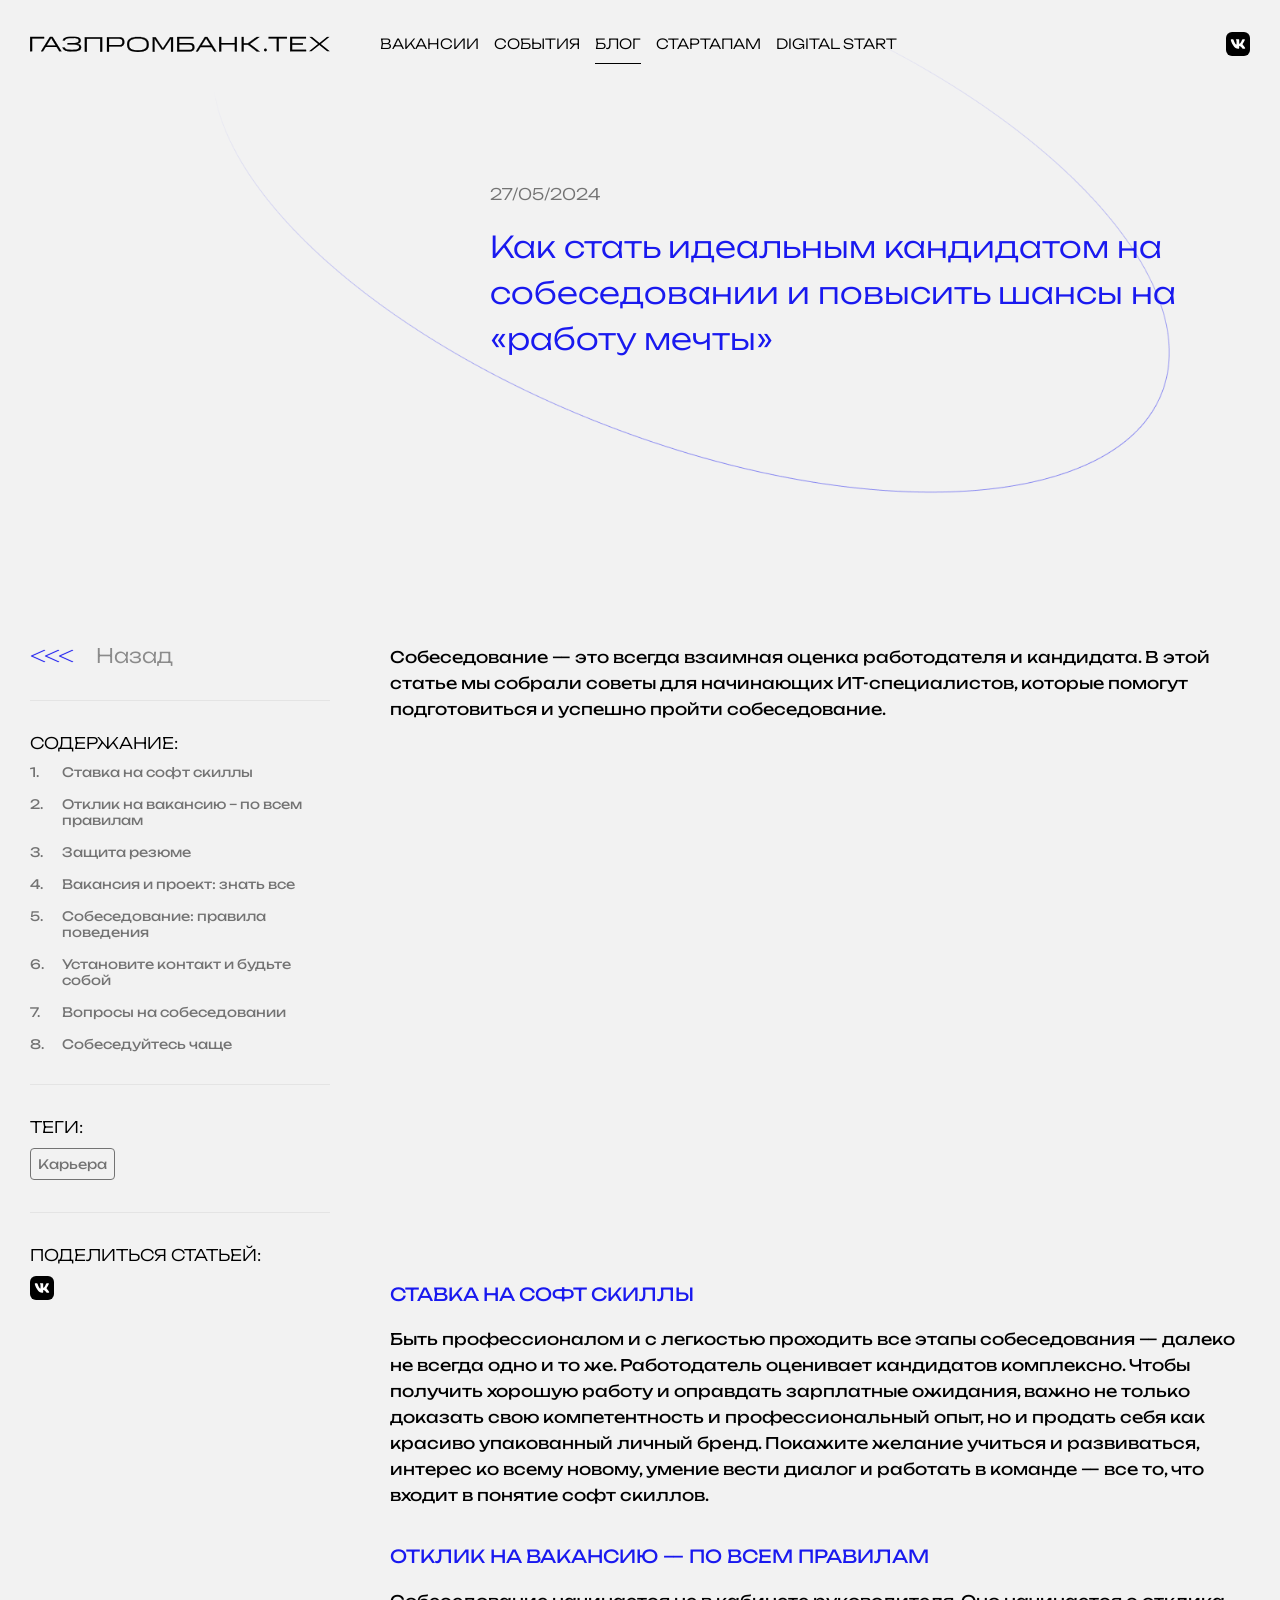
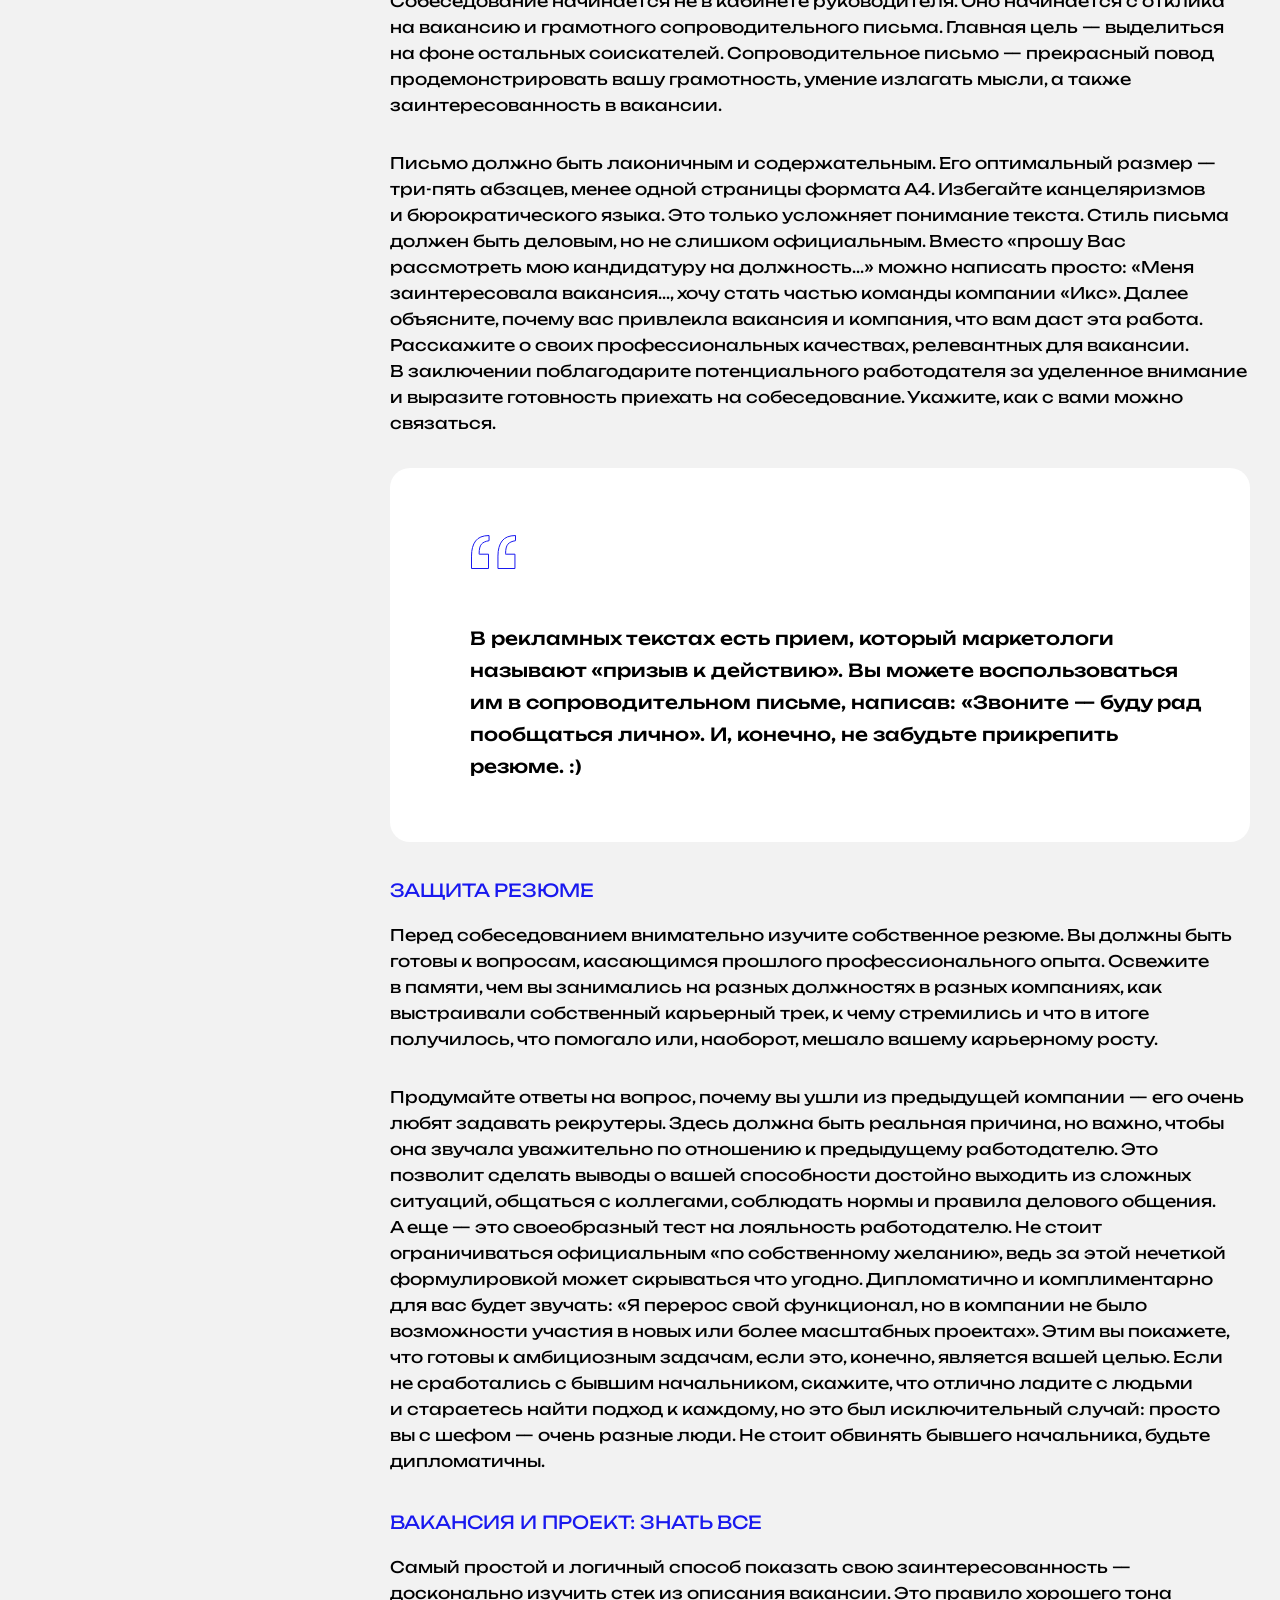
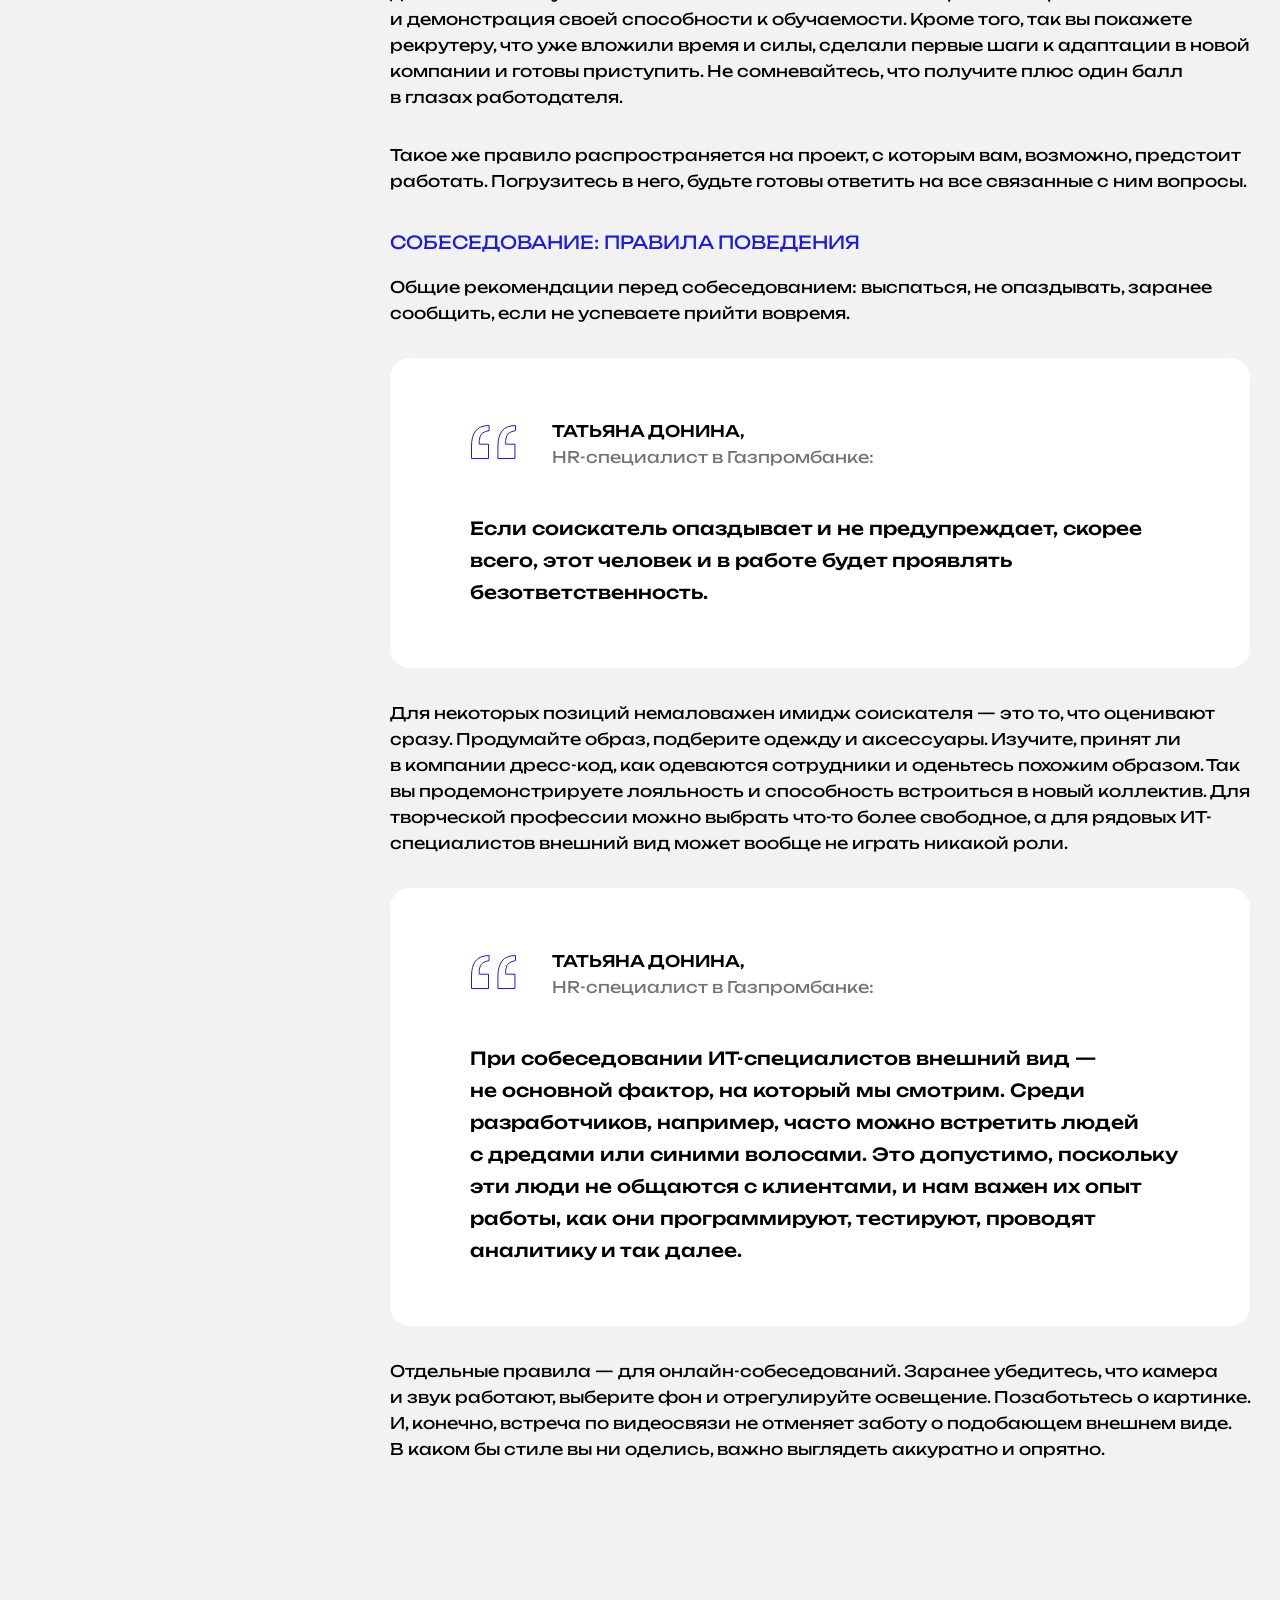
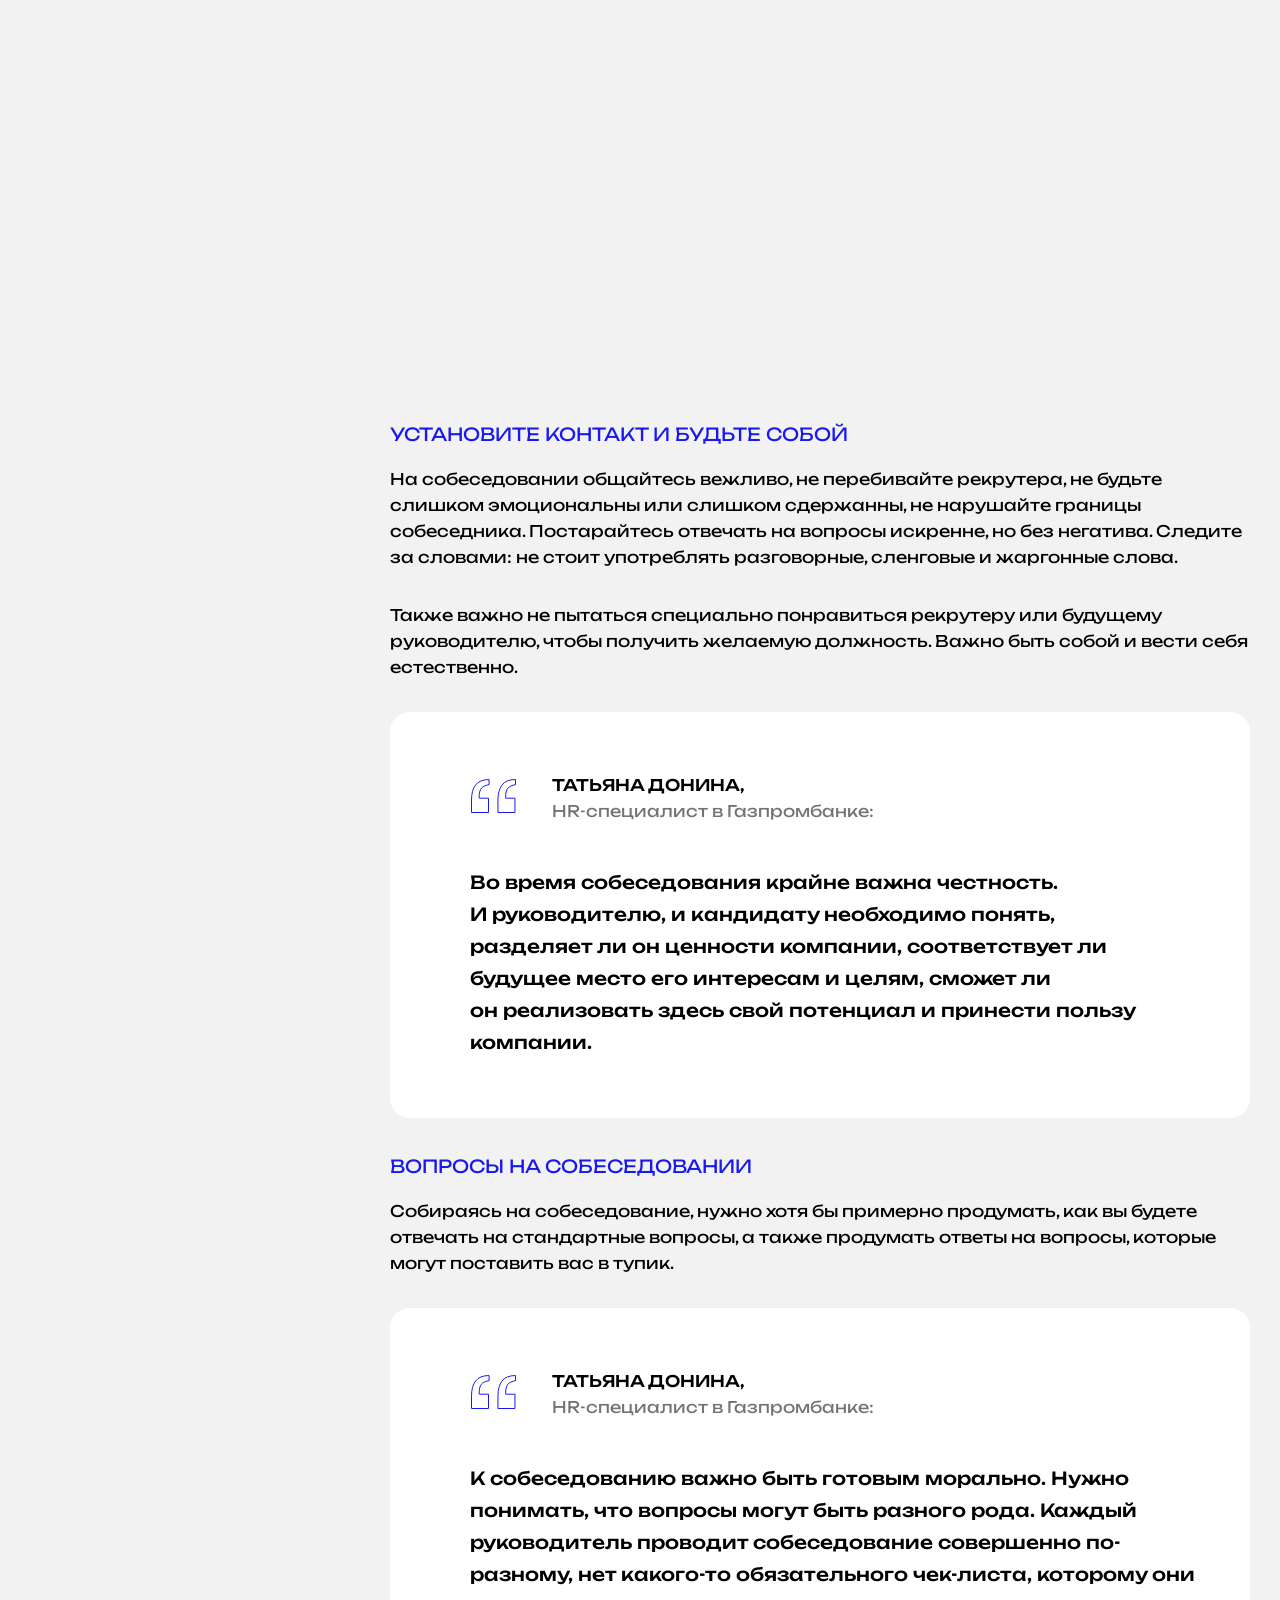
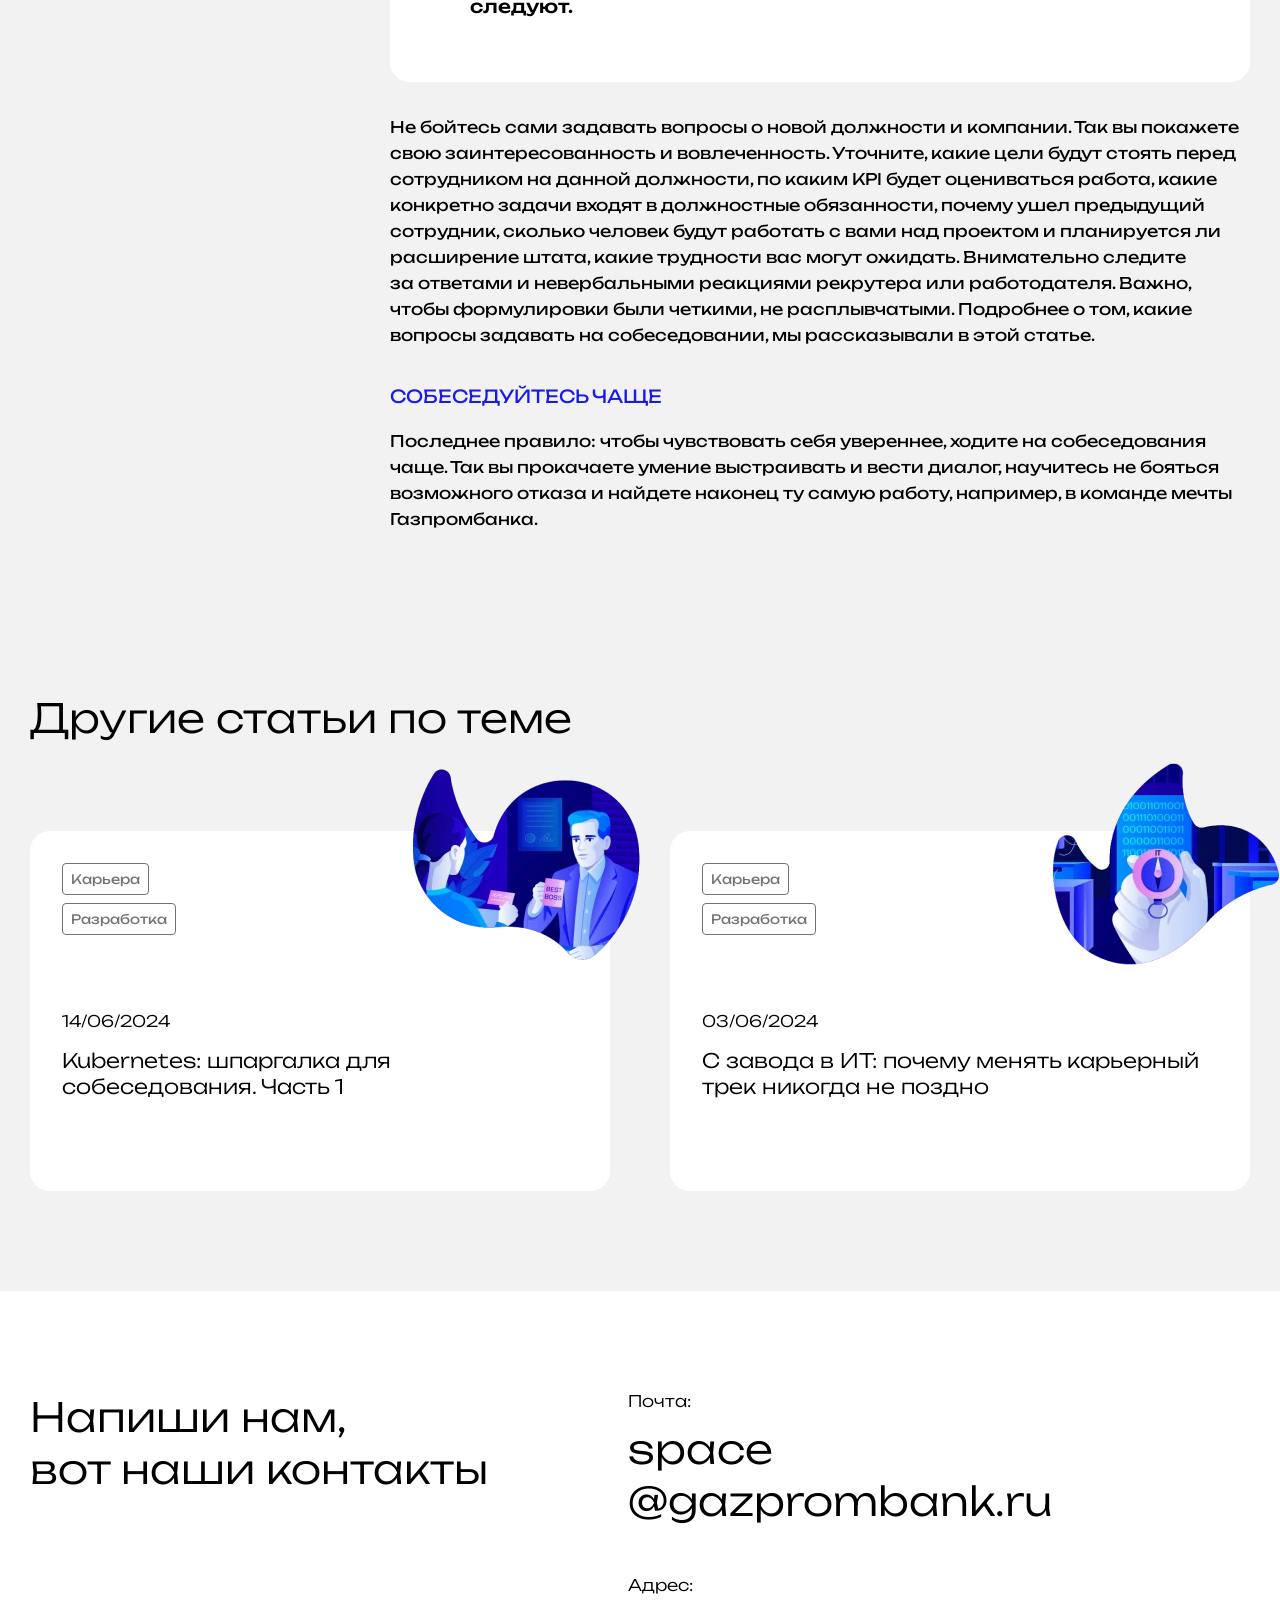
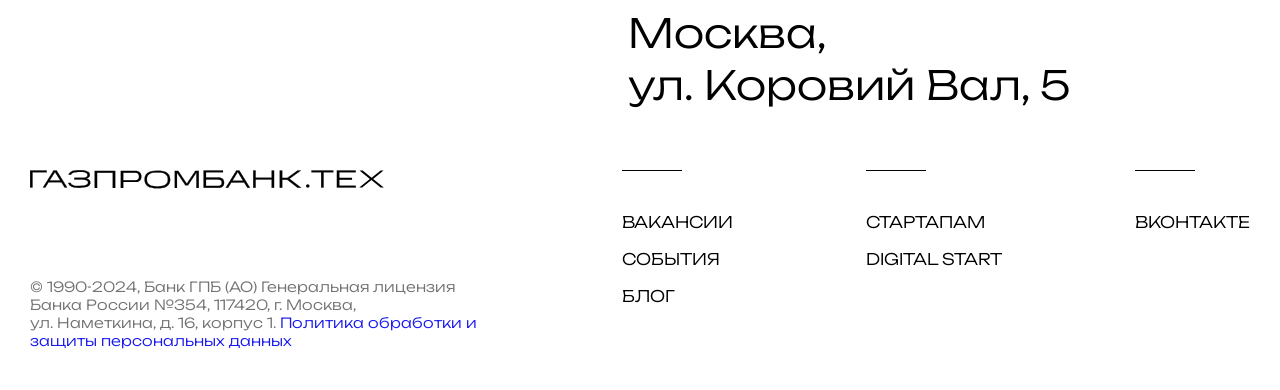
==== article.html @ 15cd9a6b "Initial commit" ====
<!DOCTYPE html>
<html lang="ru">

<head>
  <meta charset="UTF-8">
  <meta name="viewport" content="width=device-width, initial-scale=1.0">
  <meta http-equiv="X-UA-Compatible" content="ie=edge">
  <link rel="stylesheet" href="css/style.css">
  <link rel="preload" href="fonts/Unbounded-Light.woff2" as="font" crossorigin="anonymous">
  <link rel="preload" href="fonts/Unbounded-Medium.woff2" as="font" crossorigin="anonymous">
  <link rel="preload" href="fonts/Unbounded-Regular.woff2" as="font" crossorigin="anonymous">
  <link rel="icon" type="image/png" href="favicon/favicon-96x96.png" sizes="96x96" />
  <link rel="icon" type="image/svg+xml" href="favicon/favicon.svg" />
  <link rel="shortcut icon" href="/favicon.ico" />
  <link rel="apple-touch-icon" sizes="180x180" href="favicon/apple-touch-icon.png" />
  <meta name="apple-mobile-web-app-title" content="MyWebSite" />
  <link rel="manifest" href="/site.webmanifest" />
  <title>Как стать идеальным кандидатом на собеседовании - Газпромбанк.Тех</title>
</head>

<body>
  <header class="header">
    <div class="container">
      <div class="header__wrapper">
        <a class="header__logo" href="#">
          <svg class="header__logo-icon" width="354" height="19" aria-hidden="true">
            <use xlink:href="images/sprite.svg#icon-logo-header"></use>
          </svg>
        </a>
        <button class="header__burger burger">
          <svg width="32" height="32" aria-hidden="true">
            <use xlink:href="images/sprite.svg#icon-burger"></use>
          </svg>
        </button>
        <nav class="main-nav">
          <ul class="main-nav__list">
            <li class="main-nav__item">
              <a class="main-nav__link" href="#">Вакансии</a>
            </li>
            <li class="main-nav__item">
              <a class="main-nav__link" href="#">события</a>
            </li>
            <li class="main-nav__item">
              <a class="main-nav__link main-nav__link--active" href="#">блог</a>
            </li>
            <li class="main-nav__item">
              <a class="main-nav__link" href="#">стартапам</a>
            </li>
            <li class="main-nav__item">
              <a class="main-nav__link" href="#">digital start</a>
            </li>
          </ul>
        </nav>
        <ul class="header__social">
          <li class="header__social-item">
            <a class="header__social-link" href="#" aria-label="Ссылка на VK">
              <svg width="24" height="24" aria-hidden="true">
                <use xlink:href="images/sprite.svg#icon-vk"></use>
              </svg>
            </a>
          </li>
        </ul>
      </div>
    </div>
  </header>
  <main>
    <section class="article-hero">
      <div class="article-hero__decor">
        <picture>
          <source media="(max-width: 767px)" srcset="images/article-decor-mobile.png">
          <source media="(max-width: 1023px)" srcset="images/article-decor-tablet.png">
          <img class="article-hero__decor-img" src="images/article-decor.png" width="1214" height="577"
            alt="Декоративный элемент">
        </picture>
      </div>
      <div class="container">
        <div class="article-hero__wrapper">
          <a class="article-hero__back link-back" href="blog.html">
            <svg class="link-back__icon" width="46" height="14" aria-hidden="true">
              <use xlink:href="images/sprite.svg#icon-arrow-left"></use>
            </svg>
            <span class="link-back__text">Назад</span>
          </a>
          <div class="article-hero__picture">
            <picture>
              <source type="image/webp" media="(max-width: 767px)"
                srcset="images/article-hero-mobile.webp 1x, images/article-hero-mobile@2x.webp 2x">
              <source type="image/webp" media="(max-width: 1023px)"
                srcset="images/article-hero-tablet.webp 1x, images/article-hero-tablet@2x.webp 2x">
              <source type="image/webp" srcset="images/article-hero.webp 1x, images/article-hero@2x.webp 2x">
              <source media="(max-width: 767px)"
                srcset="images/article-hero-mobile.png 1x, images/article-hero-mobile@2x.png 2x">
              <source media="(max-width: 1023px)"
                srcset="images/article-hero-tablet.png 1x, images/article-hero-tablet@2x.png 2x">
              <img class="article-hero__img" src="images/article-hero.png" srcset="images/article-hero@2x.png 2x"
                height="440" width="440" alt="Иллюстрация новости">
            </picture>
          </div>
          <div class="article-hero__info">
            <span class="article-hero__date">27/05/2024</span>
            <h1 class="article-hero__title">Как стать идеальным кандидатом на собеседовании и повысить шансы на «работу
              мечты»</h1>
          </div>
        </div>
      </div>
    </section>
    <section class="article">
      <h2 class="visually-hidden">Как стать идеальным кандидатом на собеседовании и повысить шансы на «работу мечты»
      </h2>
      <div class="container">
        <div class="article__wrapper">
          <aside class="article-aside">
            <a class="article-aside__back link-back" href="blog.html">
              <svg class="link-back__icon" width="46" height="14" aria-hidden="true">
                <use xlink:href="images/sprite.svg#icon-arrow-left"></use>
              </svg>
              <span class="link-back__text">Назад</span>
            </a>
            <h2 class="article-aside__title article-aside__title--tablet-none">Содержание:</h2>
            <ul class="article-aside__list">
              <li class="article-aside__item">
                <a href="#soft-skills" class="article-aside__link">Ставка на софт скиллы</a>
              </li>
              <li class="article-aside__item">
                <a href="#apply-rules" class="article-aside__link">Отклик на вакансию – по всем правилам</a>
              </li>
              <li class="article-aside__item">
                <a href="#resume-protection" class="article-aside__link">Защита резюме</a>
              </li>
              <li class="article-aside__item">
                <a href="#vacancy-project" class="article-aside__link">Вакансия и проект: знать все</a>
              </li>
              <li class="article-aside__item">
                <a href="#interview-rules" class="article-aside__link">Собеседование: правила поведения</a>
              </li>
              <li class="article-aside__item">
                <a href="#be-yourself" class="article-aside__link">Установите контакт и будьте собой</a>
              </li>
              <li class="article-aside__item">
                <a href="#questions" class="article-aside__link">Вопросы на собеседовании</a>
              </li>
              <li class="article-aside__item">
                <a href="#practice-interview" class="article-aside__link">Собеседуйтесь чаще</a>
              </li>
            </ul>
            <div class="article-aside__inner">
              <h2 class="article-aside__title">ТЕГИ:</h2>
              <ul class="article-aside__tags">
                <li class="article-aside__tag-item">
                  <span class="article-aside__tag">Карьера</span>
                </li>
              </ul>
            </div>
            <div class="article-aside__inner">
              <h2 class="article-aside__title">ПОДЕЛИТЬСЯ СТАТЬЕЙ:</h2>
              <ul class="article-aside__social">
                <li class="article-aside__social-item">
                  <a href="#" class="article-aside__social-link" aria-label="Ссылка на ВК">
                    <svg width="24" height="24" aria-hidden="true">
                      <use xlink:href="images/sprite.svg#icon-vk"></use>
                    </svg>
                  </a>
                </li>
              </ul>
            </div>
          </aside>
          <div class="article__text-block">
            <p class="article__text">Собеседование&nbsp;&mdash; это всегда взаимная оценка работодателя
              и&nbsp;кандидата. В&nbsp;этой статье мы&nbsp;собрали советы для начинающих ИТ-специалистов, которые
              помогут подготовиться и&nbsp;успешно пройти собеседование.</p>
            <picture>
              <source media="(max-width: 767px)"
                srcset="images/article-img-1-mobile.jpg 1x, images/article-img-1-mobile@2x.jpg 2x">
              <source media="(max-width: 1023px)"
                srcset="images/article-img-1-tablet.jpg 1x, images/article-img-1-tablet@2x.jpg 2x">
              <img class="article__img" src="images/article-img-1.jpg" srcset="images/article-img-1@2x.jpg 2x"
                height="820" width="440" alt="Иллюстрация новости">
            </picture>
            <h2 class="article__heading" id="soft-skills">Ставка на софт скиллы</h2>
            <p class="article__text">Быть профессионалом и&nbsp;с&nbsp;легкостью проходить все этапы
              собеседования&nbsp;&mdash; далеко не&nbsp;всегда одно и&nbsp;то&nbsp;же. Работодатель оценивает кандидатов
              комплексно. Чтобы получить хорошую работу и&nbsp;оправдать зарплатные ожидания, важно не&nbsp;только
              доказать свою компетентность и&nbsp;профессиональный опыт, но&nbsp;и&nbsp;продать себя как красиво
              упакованный личный бренд. Покажите желание учиться и&nbsp;развиваться, интерес ко&nbsp;всему новому,
              умение вести диалог и&nbsp;работать в&nbsp;команде&nbsp;&mdash; все&nbsp;то, что входит в&nbsp;понятие
              софт скиллов.</p>
            <h2 class="article__heading" id="apply-rules">Отклик на&nbsp;вакансию&nbsp;&mdash; по&nbsp;всем правилам</h2>
            <p class="article__text">Собеседование начинается не&nbsp;в&nbsp;кабинете руководителя. Оно начинается
              с&nbsp;отклика на&nbsp;вакансию и&nbsp;грамотного сопроводительного письма. Главная цель&nbsp;&mdash;
              выделиться на&nbsp;фоне остальных соискателей. Сопроводительное письмо&nbsp;&mdash; прекрасный повод
              продемонстрировать вашу грамотность, умение излагать мысли, а&nbsp;также заинтересованность
              в&nbsp;вакансии.</p>
            <p class="article__text">Письмо должно быть лаконичным и&nbsp;содержательным. Его оптимальный
              размер&nbsp;&mdash; три-пять абзацев, менее одной страницы формата А4. Избегайте канцеляризмов
              и&nbsp;бюрократического языка. Это только усложняет понимание текста. Стиль письма должен быть деловым,
              но&nbsp;не&nbsp;слишком официальным. Вместо &laquo;прошу Вас рассмотреть мою кандидатуру
              на&nbsp;должность...&raquo; можно написать просто: &laquo;Меня заинтересовала вакансия..., хочу стать
              частью команды компании &laquo;Икс&raquo;. Далее объясните, почему вас привлекла вакансия и&nbsp;компания,
              что вам даст эта работа. Расскажите о&nbsp;своих профессиональных качествах, релевантных для вакансии.
              В&nbsp;заключении поблагодарите потенциального работодателя за&nbsp;уделенное внимание и&nbsp;выразите
              готовность приехать на&nbsp;собеседование. Укажите, как с&nbsp;вами можно связаться.</p>
            <blockquote class="article__blockquote">
              <div class="article__blockquote-inner">
                <svg class="article__blockquote-icon" width="48" height="48" aria-hidden="true">
                  <use xlink:href="images/sprite.svg#icon-quote"></use>
                </svg>
              </div>
              <p class="article__blockquote-text">В&nbsp;рекламных текстах есть прием, который маркетологи называют
                &laquo;призыв к&nbsp;действию&raquo;. Вы&nbsp;можете воспользоваться им&nbsp;в&nbsp;сопроводительном
                письме, написав: &laquo;Звоните&nbsp;&mdash; буду рад пообщаться лично&raquo;. И, конечно,
                не&nbsp;забудьте прикрепить резюме. :)</p>
            </blockquote>
            <h2 class="article__heading" id="resume-protection">Защита резюме</h2>
            <p class="article__text">Перед собеседованием внимательно изучите собственное резюме. Вы&nbsp;должны быть
              готовы к&nbsp;вопросам, касающимся прошлого профессионального опыта. Освежите в&nbsp;памяти, чем
              вы&nbsp;занимались на&nbsp;разных должностях в&nbsp;разных компаниях, как выстраивали собственный
              карьерный трек, к&nbsp;чему стремились и&nbsp;что в&nbsp;итоге получилось, что помогало или, наоборот,
              мешало вашему карьерному росту.</p>
            <p class="article__text">Продумайте ответы на&nbsp;вопрос, почему вы&nbsp;ушли из&nbsp;предыдущей
              компании&nbsp;&mdash; его очень любят задавать рекрутеры. Здесь должна быть реальная причина,
              но&nbsp;важно, чтобы она звучала уважительно по&nbsp;отношению к&nbsp;предыдущему работодателю. Это
              позволит сделать выводы о&nbsp;вашей способности достойно выходить из&nbsp;сложных ситуаций, общаться
              с&nbsp;коллегами, соблюдать нормы и&nbsp;правила делового общения. А&nbsp;еще&nbsp;&mdash; это
              своеобразный тест на&nbsp;лояльность работодателю. Не&nbsp;стоит ограничиваться официальным
              &laquo;по&nbsp;собственному желанию&raquo;, ведь за&nbsp;этой нечеткой формулировкой может скрываться что
              угодно. Дипломатично и&nbsp;комплиментарно для вас будет звучать: &laquo;Я&nbsp;перерос свой функционал,
              но&nbsp;в&nbsp;компании не&nbsp;было возможности участия в&nbsp;новых или более масштабных
              проектах&raquo;. Этим вы&nbsp;покажете, что готовы к&nbsp;амбициозным задачам, если это, конечно, является
              вашей целью. Если не&nbsp;сработались с&nbsp;бывшим начальником, скажите, что отлично ладите с&nbsp;людьми
              и&nbsp;стараетесь найти подход к&nbsp;каждому, но&nbsp;это был исключительный случай: просто
              вы&nbsp;с&nbsp;шефом&nbsp;&mdash; очень разные люди. Не&nbsp;стоит обвинять бывшего начальника, будьте
              дипломатичны.</p>
            <h2 class="article__heading" id="vacancy-project">Вакансия и&nbsp;проект: знать все</h2>
            <p class="article__text">Самый простой и&nbsp;логичный способ показать свою заинтересованность&nbsp;&mdash;
              досконально изучить стек из&nbsp;описания вакансии. Это правило хорошего тона и&nbsp;демонстрация своей
              способности к&nbsp;обучаемости. Кроме того, так вы&nbsp;покажете рекрутеру, что уже вложили время
              и&nbsp;силы, сделали первые шаги к&nbsp;адаптации в&nbsp;новой компании и&nbsp;готовы приступить.
              Не&nbsp;сомневайтесь, что получите плюс один балл в&nbsp;глазах работодателя.</p>
            <p class="article__text">Такое&nbsp;же правило распространяется на&nbsp;проект, с&nbsp;которым вам,
              возможно, предстоит работать. Погрузитесь в&nbsp;него, будьте готовы ответить на&nbsp;все связанные
              с&nbsp;ним вопросы.</p>
            <h2 class="article__heading" id="interview-rules">Собеседование: правила поведения</h2>
            <p class="article__text">Общие рекомендации перед собеседованием: выспаться, не&nbsp;опаздывать, заранее
              сообщить, если не&nbsp;успеваете прийти вовремя.</p>
            <blockquote class="article__blockquote">
              <div class="article__blockquote-inner">
                <svg class="article__blockquote-icon" width="48" height="48" aria-hidden="true">
                  <use xlink:href="images/sprite.svg#icon-quote"></use>
                </svg>
                <h3 class="article__blockquote-name">ТАТЬЯНА ДОНИНА,</h3>
                <span class="article__blockquote-position">HR-специалист в Газпромбанке:</span>
              </div>
              <p class="article__blockquote-text">Если соискатель опаздывает и&nbsp;не&nbsp;предупреждает, скорее всего,
                этот человек и&nbsp;в&nbsp;работе будет проявлять безответственность.</p>
            </blockquote>
            <p class="article__text">Для некоторых позиций немаловажен имидж соискателя&nbsp;&mdash; это&nbsp;то, что
              оценивают сразу. Продумайте образ, подберите одежду и&nbsp;аксессуары. Изучите, принят&nbsp;ли
              в&nbsp;компании дресс-код, как одеваются сотрудники и&nbsp;оденьтесь похожим образом. Так
              вы&nbsp;продемонстрируете лояльность и&nbsp;способность встроиться в&nbsp;новый коллектив. Для творческой
              профессии можно выбрать что-то более свободное, а&nbsp;для рядовых ИТ-специалистов внешний вид может
              вообще не&nbsp;играть никакой роли.</p>
            <blockquote class="article__blockquote">
              <div class="article__blockquote-inner">
                <svg class="article__blockquote-icon" width="48" height="48" aria-hidden="true">
                  <use xlink:href="images/sprite.svg#icon-quote"></use>
                </svg>
                <h3 class="article__blockquote-name">ТАТЬЯНА ДОНИНА,</h3>
                <span class="article__blockquote-position">HR-специалист в Газпромбанке:</span>
              </div>
              <p class="article__blockquote-text">При собеседовании ИТ-специалистов внешний вид&nbsp;&mdash;
                не&nbsp;основной фактор, на&nbsp;который мы&nbsp;смотрим. Среди разработчиков, например, часто можно
                встретить людей с&nbsp;дредами или синими волосами. Это допустимо, поскольку эти люди не&nbsp;общаются
                с&nbsp;клиентами, и&nbsp;нам важен их&nbsp;опыт работы, как они программируют, тестируют, проводят
                аналитику и&nbsp;так далее.</p>
            </blockquote>
            <p class="article__text">Отдельные правила&nbsp;&mdash; для онлайн-собеседований. Заранее убедитесь, что
              камера и&nbsp;звук работают, выберите фон и&nbsp;отрегулируйте освещение. Позаботьтесь о&nbsp;картинке. И,
              конечно, встреча по&nbsp;видеосвязи не&nbsp;отменяет заботу о&nbsp;подобающем внешнем виде.
              В&nbsp;каком&nbsp;бы стиле вы&nbsp;ни&nbsp;оделись, важно выглядеть аккуратно и&nbsp;опрятно.</p>
            <picture>
              <source media="(max-width: 767px)"
                srcset="images/article-img-2-mobile.jpg 1x, images/article-img-2-mobile@2x.jpg 2x">
              <source media="(max-width: 1023px)"
                srcset="images/article-img-2-tablet.jpg 1x, images/article-img-2-tablet@2x.jpg 2x">
              <img class="article__img" src="images/article-img-2.jpg" srcset="images/article-img-2@2x.jpg 2x"
                height="820" width="440" alt="Иллюстрация новости">
            </picture>
            <h2 class="article__heading" id="be-yourself">Установите контакт и&nbsp;будьте собой</h2>
            <p class="article__text">На&nbsp;собеседовании общайтесь вежливо, не&nbsp;перебивайте рекрутера,
              не&nbsp;будьте слишком эмоциональны или слишком сдержанны, не&nbsp;нарушайте границы собеседника.
              Постарайтесь отвечать на&nbsp;вопросы искренне, но&nbsp;без негатива. Следите за&nbsp;словами:
              не&nbsp;стоит употреблять разговорные, сленговые и&nbsp;жаргонные слова.</p>
            <p class="article__text">Также важно не пытаться специально понравиться рекрутеру или будущему руководителю,
              чтобы получить желаемую должность. Важно быть собой и вести себя естественно.</p>
            <blockquote class="article__blockquote">
              <div class="article__blockquote-inner">
                <svg class="article__blockquote-icon" width="48" height="48" aria-hidden="true">
                  <use xlink:href="images/sprite.svg#icon-quote"></use>
                </svg>
                <h3 class="article__blockquote-name">ТАТЬЯНА ДОНИНА,</h3>
                <span class="article__blockquote-position">HR-специалист в Газпромбанке:</span>
              </div>
              <p class="article__blockquote-text">Во&nbsp;время собеседования крайне важна честность.
                И&nbsp;руководителю, и&nbsp;кандидату необходимо понять, разделяет&nbsp;ли он&nbsp;ценности компании,
                соответствует&nbsp;ли будущее место его интересам и&nbsp;целям, сможет&nbsp;ли он&nbsp;реализовать здесь
                свой потенциал и&nbsp;принести пользу компании.</p>
            </blockquote>
            <h2 class="article__heading" id="questions">Вопросы на собеседовании</h2>
            <p class="article__text">Собираясь на&nbsp;собеседование, нужно хотя&nbsp;бы примерно продумать, как
              вы&nbsp;будете отвечать на&nbsp;стандартные вопросы, а&nbsp;также продумать ответы на&nbsp;вопросы,
              которые могут поставить вас в&nbsp;тупик.</p>
            <blockquote class="article__blockquote">
              <div class="article__blockquote-inner">
                <svg class="article__blockquote-icon" width="48" height="48" aria-hidden="true">
                  <use xlink:href="images/sprite.svg#icon-quote"></use>
                </svg>
                <h3 class="article__blockquote-name">ТАТЬЯНА ДОНИНА,</h3>
                <span class="article__blockquote-position">HR-специалист в Газпромбанке:</span>
              </div>
              <p class="article__blockquote-text">К&nbsp;собеседованию важно быть готовым морально. Нужно понимать, что
                вопросы могут быть разного рода. Каждый руководитель проводит собеседование совершенно по-разному, нет
                какого-то обязательного чек-листа, которому они следуют.</p>
            </blockquote>
            <p class="article__text">Не&nbsp;бойтесь сами задавать вопросы о&nbsp;новой должности и&nbsp;компании. Так
              вы&nbsp;покажете свою заинтересованность и&nbsp;вовлеченность. Уточните, какие цели будут стоять перед
              сотрудником на&nbsp;данной должности, по&nbsp;каким KPI будет оцениваться работа, какие конкретно задачи
              входят в&nbsp;должностные обязанности, почему ушел предыдущий сотрудник, сколько человек будут работать
              с&nbsp;вами над проектом и&nbsp;планируется&nbsp;ли расширение штата, какие трудности вас могут ожидать.
              Внимательно следите за&nbsp;ответами и&nbsp;невербальными реакциями рекрутера или работодателя. Важно,
              чтобы формулировки были четкими, не&nbsp;расплывчатыми. Подробнее о&nbsp;том, какие вопросы задавать
              на&nbsp;собеседовании, мы&nbsp;рассказывали в&nbsp;этой статье.</p>
            <h2 class="article__heading" id="practice-interview">СОБЕСЕДУЙТЕСЬ ЧАЩЕ</h2>
            <p class="article__text">Последнее правило: чтобы чувствовать себя увереннее, ходите на&nbsp;собеседования
              чаще. Так вы&nbsp;прокачаете умение выстраивать и&nbsp;вести диалог, научитесь не&nbsp;бояться возможного
              отказа и&nbsp;найдете наконец ту&nbsp;самую работу, например, в&nbsp;команде мечты Газпромбанка.</p>
          </div>
        </div>
      </div>
    </section>
    <section class="see-more">
      <div class="container">
        <h2 class="see-more__title">Другие статьи по теме</h2>
        <ul class="see-more__list">
          <li class="see-more__item">
            <a class="card-news" href="#">
              <picture>
                <source type="image/webp" media="(max-width: 767px)"
                  srcset="images/blog-img-mob-1.webp 1x, images/blog-img-mob-1@2x.webp 2x">
                <source type="image/webp" media="(max-width: 1023px)"
                  srcset="images/blog-img-tablet-1.webp 1x, images/blog-img-tablet-1@2x.webp 2x">
                <source type="image/webp" srcset="images/blog-img-1.webp 1x, images/blog-img-1@2x.webp 2x">
                <source media="(max-width: 767px)"
                  srcset="images/blog-img-mob-1.png 1x, images/blog-img-mob-1@2x.png 2x">
                <source media="(max-width: 1023px)"
                  srcset="images/blog-img-tablet-1.png 1x, images/blog-img-tablet-1@2x.png 2x">
                <img class="card-news__img" src="images/blog-img-1.png" srcset="images/blog-img-1@2x.png 2x" width="228"
                  height="228" alt="">
              </picture>
              <ul class="card-news__tags">
                <li class="card-news__tag">Карьера</li>
                <li class="card-news__tag">Разработка</li>
              </ul>
              <div class="card-news__content">
                <p class="card-news__date">14/06/2024</p>
                <p class="card-news__title">Kubernetes: шпаргалка для собеседования. Часть&nbsp;1</p>
              </div>
            </a>
          </li>
          <li class="see-more__item">
            <a class="card-news card-news--top" href="#">
              <picture>
                <source type="image/webp" media="(max-width: 767px)"
                  srcset="images/blog-img-mob-2.webp 1x, images/blog-img-mob-2@2x.webp 2x">
                <source type="image/webp" media="(max-width: 1023px)"
                  srcset="images/blog-img-tablet-2.webp 1x, images/blog-img-tablet-2@2x.webp 2x">
                <source type="image/webp" srcset="images/blog-img-2.webp 1x, images/blog-img-2@2x.webp 2x">
                <source media="(max-width: 767px)"
                  srcset="images/blog-img-mob-2.png 1x, images/blog-img-mob-2@2x.png 2x">
                <source media="(max-width: 1023px)"
                  srcset="images/blog-img-tablet-2.png 1x, images/blog-img-tablet-2@2x.png 2x">
                <img class="card-news__img" src="images/blog-img-2.png" srcset="images/blog-img-2@2x.png 2x" width="228"
                  height="228" alt="">
              </picture>
              <ul class="card-news__tags">
                <li class="card-news__tag">Карьера</li>
                <li class="card-news__tag">Разработка</li>
              </ul>
              <div class="card-news__content">
                <p class="card-news__date">03/06/2024</p>
                <p class="card-news__title">С&nbsp;завода в&nbsp;ИТ: почему менять карьерный трек
                  никогда не&nbsp;поздно</p>
              </div>
            </a>
          </li>
          <li class="see-more__item see-more__item--desktop">
            <a class="card-news" href="#">
              <picture>
                <source type="image/webp" srcset="images/blog-img-7.webp 1x, images/blog-img-7@2x.webp 2x">
                <img class="card-news__img" src="images/blog-img-7.png" srcset="images/blog-img-7@2x.png 2x" width="228"
                  height="228" alt="">
              </picture>
              <ul class="card-news__tags">
                <li class="card-news__tag">Карьера</li>
              </ul>
              <div class="card-news__content">
                <p class="card-news__date">24/04/2024</p>
                <p href="#" class="card-news__title">Проект Alumni; Как в Газпромбанке создали клуб бывших сотрудников
                </p>
              </div>
            </a>
          </li>
        </ul>
      </div>
    </section>
  </main>
  <footer class="footer">
    <div class="container">
      <div class="footer__columns">
        <div class="footer__column">
          <h2 class="footer__title">Напиши нам, вот&nbsp;наши контакты</h2>
        </div>
        <div class="footer__column">
          <div class="footer__contacts">
            <span class="footer__contacts-title">Почта:</span>
            <a class="footer__contacts-link" href="mailto:space@gazprombank.ru">space @gazprombank.ru</a>
          </div>
          <div class="footer__contacts">
            <span class="footer__contacts-title">Адрес:</span>
            <a class="footer__contacts-link" href="#">Москва, ул.&nbsp;Коровий Вал, 5</a>
          </div>
        </div>
      </div>
      <div class="footer__columns">
        <div class="footer__column">
          <a class="footer__logo" href="#">
            <svg class="footer__logo-icon" width="354" height="19" aria-hidden="true">
              <use xlink:href="images/sprite.svg#icon-logo-header"></use>
            </svg>
          </a>
          <p class="footer__copyright">© 1990-2024, Банк ГПБ (АО) Генеральная лицензия Банка России №354, 117420, г.
            Москва, ул.&nbsp;Наметкина, д. 16, корпус 1. <a href="#" class="footer__copyright-link">Политика обработки и
              защиты персональных данных</a>
          </p>
        </div>
        <div class="footer__column">
          <div class="footer__navigation">
            <div class="footer__navigation-block">
              <a href="#" class="footer__navigation-link">Вакансии</a>
              <a href="#" class="footer__navigation-link">События</a>
              <a href="#" class="footer__navigation-link">Блог</a>
            </div>
            <div class="footer__navigation-block">
              <a href="#" class="footer__navigation-link">Стартапам</a>
              <a href="#" class="footer__navigation-link">Digital start</a>
            </div>
            <div class="footer__navigation-block">
              <a href="#" class="footer__navigation-link">Вконтакте</a>
            </div>
          </div>
        </div>
      </div>
    </div>
  </footer>
</body>

</html>
---- css/style.css ----
/* Global */
/* ------------------------------------ */
/*! normalize.css v8.0.1 | MIT License | github.com/necolas/normalize.css */
/* Document
  ========================================================================== */
/**
 * 1. Correct the line height in all browsers.
 * 2. Prevent adjustments of font size after orientation changes in iOS.
 */
html {
  line-height: 1.15; /* 1 */
  -webkit-text-size-adjust: 100%; /* 2 */
}

/* Sections
  ========================================================================== */
/**
* Remove the margin in all browsers.
*/
body {
  margin: 0;
}

/**
* Render the `main` element consistently in IE.
*/
main {
  display: block;
}

/**
* Correct the font size and margin on `h1` elements within `section` and
* `article` contexts in Chrome, Firefox, and Safari.
*/
h1 {
  margin: 0.67em 0;
  font-size: 2em;
}

/* Grouping content
  ========================================================================== */
/**
* 1. Add the correct box sizing in Firefox.
* 2. Show the overflow in Edge and IE.
*/
hr {
  box-sizing: content-box; /* 1 */
  height: 0; /* 1 */
  overflow: visible; /* 2 */
}

/**
* 1. Correct the inheritance and scaling of font size in all browsers.
* 2. Correct the odd `em` font sizing in all browsers.
*/
pre {
  font-size: 1em; /* 2 */
  font-family: monospace, monospace; /* 1 */
}

/* Text-level semantics
  ========================================================================== */
/**
* Remove the gray background on active links in IE 10.
*/
a {
  background-color: transparent;
}

/**
* 1. Remove the bottom border in Chrome 57-
* 2. Add the correct text decoration in Chrome, Edge, IE, Opera, and Safari.
*/
abbr[title] {
  text-decoration: underline; /* 2 */
  -webkit-text-decoration: underline dotted;
          text-decoration: underline dotted; /* 2 */
  border-bottom: none; /* 1 */
}

/**
* Add the correct font weight in Chrome, Edge, and Safari.
*/
b,
strong {
  font-weight: bolder;
}

/**
* 1. Correct the inheritance and scaling of font size in all browsers.
* 2. Correct the odd `em` font sizing in all browsers.
*/
code,
kbd,
samp {
  font-size: 1em; /* 2 */
  font-family: monospace, monospace; /* 1 */
}

/**
* Add the correct font size in all browsers.
*/
small {
  font-size: 80%;
}

/**
* Prevent `sub` and `sup` elements from affecting the line height in
* all browsers.
*/
sub,
sup {
  position: relative;
  font-size: 75%;
  line-height: 0;
  vertical-align: baseline;
}

sub {
  bottom: -0.25em;
}

sup {
  top: -0.5em;
}

/* Embedded content
  ========================================================================== */
/**
* Remove the border on images inside links in IE 10.
*/
img {
  border-style: none;
}

/* Forms
  ========================================================================== */
/**
* 1. Change the font styles in all browsers.
* 2. Remove the margin in Firefox and Safari.
*/
button,
input,
optgroup,
select,
textarea {
  margin: 0; /* 2 */
  font-size: 100%; /* 1 */
  line-height: 1.15; /* 1 */
  font-family: inherit; /* 1 */
}

/**
* Show the overflow in IE.
* 1. Show the overflow in Edge.
*/
button,
input {
  /* 1 */
  overflow: visible;
}

/**
* Remove the inheritance of text transform in Edge, Firefox, and IE.
* 1. Remove the inheritance of text transform in Firefox.
*/
button,
select {
  /* 1 */
  text-transform: none;
}

/**
* Correct the inability to style clickable types in iOS and Safari.
*/
button,
[type=button],
[type=reset],
[type=submit] {
  -webkit-appearance: button;
}

/**
* Remove the inner border and padding in Firefox.
*/
button::-moz-focus-inner,
[type=button]::-moz-focus-inner,
[type=reset]::-moz-focus-inner,
[type=submit]::-moz-focus-inner {
  padding: 0;
  border-style: none;
}

/**
* Restore the focus styles unset by the previous rule.
*/
button:-moz-focusring,
[type=button]:-moz-focusring,
[type=reset]:-moz-focusring,
[type=submit]:-moz-focusring {
  outline: 1px dotted ButtonText;
}

/**
* Correct the padding in Firefox.
*/
fieldset {
  padding: 0.35em 0.75em 0.625em;
}

/**
* 1. Correct the text wrapping in Edge and IE.
* 2. Correct the color inheritance from `fieldset` elements in IE.
* 3. Remove the padding so developers are not caught out when they zero out
*    `fieldset` elements in all browsers.
*/
legend {
  display: table; /* 1 */
  box-sizing: border-box; /* 1 */
  max-width: 100%; /* 1 */
  padding: 0; /* 3 */
  color: inherit; /* 2 */
  white-space: normal; /* 1 */
}

/**
* Add the correct vertical alignment in Chrome, Firefox, and Opera.
*/
progress {
  vertical-align: baseline;
}

/**
* Remove the default vertical scrollbar in IE 10+.
*/
textarea {
  overflow: auto;
}

/**
* 1. Add the correct box sizing in IE 10.
* 2. Remove the padding in IE 10.
*/
[type=checkbox],
[type=radio] {
  box-sizing: border-box; /* 1 */
  padding: 0; /* 2 */
}

/**
* Correct the cursor style of increment and decrement buttons in Chrome.
*/
[type=number]::-webkit-inner-spin-button,
[type=number]::-webkit-outer-spin-button {
  height: auto;
}

/**
* 1. Correct the odd appearance in Chrome and Safari.
* 2. Correct the outline style in Safari.
*/
[type=search] {
  outline-offset: -2px; /* 2 */
  -webkit-appearance: textfield; /* 1 */
}

/**
* Remove the inner padding in Chrome and Safari on macOS.
*/
[type=search]::-webkit-search-decoration {
  -webkit-appearance: none;
}

/**
* 1. Correct the inability to style clickable types in iOS and Safari.
* 2. Change font properties to `inherit` in Safari.
*/
::-webkit-file-upload-button {
  font: inherit; /* 2 */
  -webkit-appearance: button; /* 1 */
}

/* Interactive
  ========================================================================== */
/*
* Add the correct display in Edge, IE 10+, and Firefox.
*/
details {
  display: block;
}

/*
* Add the correct display in all browsers.
*/
summary {
  display: list-item;
}

/* Misc
  ========================================================================== */
/**
* Add the correct display in IE 10+.
*/
template {
  display: none;
}

/**
* Add the correct display in IE 10.
*/
[hidden] {
  display: none;
}

@font-face {
  font-family: "Unbounded";
  src: url("../fonts/Unbounded-Light.woff2") format("woff2"), url("../fonts/Unbounded-Light.woff") format("woff");
  font-weight: 300;
  font-style: normal;
  font-display: swap;
}
@font-face {
  font-family: "Unbounded";
  src: url("../fonts/Unbounded-Regular.woff2") format("woff2"), url("../fonts/Unbounded-Regular.woff") format("woff");
  font-weight: 400;
  font-style: normal;
  font-display: swap;
}
@font-face {
  font-family: "Unbounded";
  src: url("../fonts/Unbounded-Medium.woff2") format("woff2"), url("../fonts/Unbounded-Medium.woff") format("woff");
  font-weight: 500;
  font-style: normal;
  font-display: swap;
}
*,
*::after,
*::before {
  box-sizing: border-box;
}

html {
  scroll-behavior: smooth;
}

body {
  display: flex;
  flex-direction: column;
  min-height: 100vh;
  margin: 0;
  padding: 0;
  font-size: 16px;
  line-height: 24px;
  font-family: "Unbounded", "Arial", sans-serif;
  color: #000000;
  background-color: #F2F2F2;
}

main {
  flex-grow: 1;
}

img {
  display: block;
  height: auto;
  -o-object-fit: cover;
     object-fit: cover;
  max-width: 100%;
}

a {
  text-decoration: none;
}

textarea {
  resize: none;
}

.container {
  max-width: 1536px;
  margin: 0 auto;
  padding: 0 30px;
}
@media (max-width: 1023px) {
  .container {
    padding: 0 32px;
  }
}
@media (max-width: 767px) {
  .container {
    padding: 0 30px;
  }
}

.visually-hidden {
  position: absolute;
  width: 1px;
  height: 1px;
  margin: -1px;
  padding: 0;
  overflow: hidden;
  white-space: nowrap;
  border: 0;
  clip: rect(0 0 0 0);
  clip-path: inset(100%);
}

/* Blocks */
/* ------------------------------------ */
.link-back {
  display: flex;
  align-items: center;
  gap: 20px;
  font-size: 20px;
  line-height: 24px;
  font-weight: 300;
}
.link-back__text {
  color: #8B8B8B;
}
.link-back__text:hover {
  color: #1919EF;
}

.header {
  padding: 32px 0;
}
@media (max-width: 1023px) {
  .header {
    padding: 22px 0;
  }
}
@media (max-width: 767px) {
  .header {
    padding: 30px 0;
  }
}
.header__wrapper {
  display: flex;
  align-items: center;
}
.header__logo {
  display: flex;
  margin: 0 115px 0 0;
}
@media (max-width: 1300px) {
  .header__logo {
    margin: 0 50px 0 0;
  }
}
@media (max-width: 767px) {
  .header__logo {
    margin: 0 10px 0 0;
  }
}
.header__logo-icon {
  height: 19opx;
  width: 354px;
}
@media (max-width: 1300px) {
  .header__logo-icon {
    width: 300px;
  }
}
@media (max-width: 1023px) {
  .header__logo-icon {
    width: 354px;
    height: 18px;
  }
}
@media (max-width: 767px) {
  .header__logo-icon {
    width: 238px;
    height: 12px;
  }
}
.header__social {
  display: flex;
  align-items: center;
  gap: 15px;
  padding: 0;
  margin: 0 0 0 auto;
  list-style: none;
}
@media (max-width: 1023px) {
  .header__social {
    display: none;
  }
}
.header__social-link {
  display: flex;
  color: #000000;
  transition: color ease-in 0.3s;
}
.header__social-link:hover, .header__social-link:focus-visible {
  color: #737373;
}
.header__burger {
  cursor: pointer;
}
@media (max-width: 1023px) {
  .header__burger {
    margin: 0 0 0 auto;
  }
}

.burger {
  display: none;
  border: none;
  background-color: transparent;
  padding: 0;
  height: 32px;
  width: 32px;
  align-items: center;
  justify-content: center;
  position: relative;
}
.burger::before {
  content: "";
  width: 42px;
  height: 42px;
  position: absolute;
  top: 50%;
  left: 50%;
  transform: translate(-50%, -50%);
}
@media (max-width: 1023px) {
  .burger {
    display: flex;
  }
}

.main-nav {
  margin: 0 20px 0 0;
}
@media (max-width: 1023px) {
  .main-nav {
    display: none;
  }
}
.main-nav__list {
  align-items: center;
  display: flex;
  gap: 32px;
  list-style: none;
  margin: 0;
  padding: 0;
}
@media (max-width: 1300px) {
  .main-nav__list {
    gap: 15px;
  }
}
.main-nav__link {
  color: #000000;
  display: flex;
  font-size: 16px;
  font-weight: 300;
  line-height: 20px;
  position: relative;
  text-transform: uppercase;
}
.main-nav__link:hover::after, .main-nav__link:focus-visible::after {
  opacity: 1;
}
.main-nav__link::after {
  content: "";
  position: absolute;
  bottom: -12px;
  left: 0;
  width: 100%;
  height: 1px;
  background-color: #000000;
  opacity: 0;
  transition: opacity ease-in 0.3s;
}
.main-nav__link--active::after {
  opacity: 1;
}
@media (max-width: 1300px) {
  .main-nav__link {
    font-size: 14px;
    line-height: 16px;
  }
}

.article-hero {
  padding: 76px 0 0;
  position: relative;
  margin: 0 0 100px 0;
}
@media (max-width: 1023px) {
  .article-hero {
    padding: 18px 0 0 0;
    margin: 0 0 32px 0;
  }
}
@media (max-width: 767px) {
  .article-hero {
    padding: 28px 0 0 0;
    margin: 0 0 24px 0;
  }
}
.article-hero__decor {
  display: flex;
  position: absolute;
  height: 100%;
  width: 100%;
  left: 0;
  top: 0;
  pointer-events: none;
}
.article-hero__decor-img {
  width: 1214px;
  height: 577px;
  position: absolute;
  left: 54%;
  transform: translate(-50%, -50%);
  top: 39%;
  z-index: -1;
}
@media (max-width: 1400px) {
  .article-hero__decor-img {
    width: calc(1214px - 20%);
    height: calc(577px - 20%);
    -o-object-fit: contain;
       object-fit: contain;
  }
}
@media (max-width: 1150px) {
  .article-hero__decor-img {
    width: calc(1214px - 30%);
    height: calc(577px - 30%);
  }
}
@media (max-width: 1023px) {
  .article-hero__decor-img {
    width: 984px;
    height: 478px;
    left: 46%;
    top: 28%;
  }
}
@media (max-width: 767px) {
  .article-hero__decor-img {
    width: 357px;
    height: 245px;
    left: 50%;
    top: 28%;
  }
}
.article-hero__wrapper {
  display: flex;
  gap: 80px;
}
@media (max-width: 1023px) {
  .article-hero__wrapper {
    flex-direction: column;
    gap: unset;
  }
}
.article-hero__back {
  display: none;
}
@media (max-width: 1023px) {
  .article-hero__back {
    display: flex;
    margin: 0 0 61px 0;
  }
}
@media (max-width: 767px) {
  .article-hero__back {
    display: none;
  }
}
.article-hero__picture {
  flex-shrink: 0;
}
@media (max-width: 1023px) {
  .article-hero__picture {
    display: flex;
    justify-content: center;
    margin: 0 0 51px 0;
  }
}
@media (max-width: 767px) {
  .article-hero__picture {
    margin: 0 -10px 20px;
  }
}
.article-hero__img {
  height: 440px;
  width: 440px;
  pointer-events: none;
}
@media (max-width: 1400px) {
  .article-hero__img {
    height: 380px;
    width: 380px;
  }
}
@media (max-width: 1023px) {
  .article-hero__img {
    height: 340px;
    width: 360px;
  }
}
@media (max-width: 767px) {
  .article-hero__img {
    width: 320px;
    height: 302px;
  }
}
.article-hero__info {
  display: flex;
  flex-direction: column;
  padding: 20px 0 0;
}
@media (max-width: 1023px) {
  .article-hero__info {
    padding: 0;
  }
}
.article-hero__date {
  font-size: 16px;
  line-height: 20px;
  font-weight: 300;
  color: #737373;
  margin: 0 0 20px 0;
}
@media (max-width: 1023px) {
  .article-hero__date {
    font-size: 14px;
    line-height: 18px;
  }
}
@media (max-width: 767px) {
  .article-hero__date {
    font-size: 12px;
    line-height: 16px;
    margin: 0 0 10px 0;
  }
}
.article-hero__title {
  font-size: 40px;
  line-height: 52px;
  font-weight: 300;
  color: #1919EF;
  margin: 0;
}
@media (max-width: 1400px) {
  .article-hero__title {
    font-size: 30px;
    line-height: 46px;
  }
}
@media (max-width: 1023px) {
  .article-hero__title {
    font-size: 40px;
    line-height: 52px;
  }
}
@media (max-width: 767px) {
  .article-hero__title {
    font-size: 28px;
    line-height: 36px;
  }
}

.article {
  margin: 0 0 128px 0;
}
@media (max-width: 767px) {
  .article {
    margin: 0 0 77px 0;
  }
}
.article__wrapper {
  display: grid;
  grid-template-columns: 300px 1fr;
  gap: 60px;
  align-items: start;
}
@media (max-width: 1023px) {
  .article__wrapper {
    display: flex;
    flex-direction: column-reverse;
    gap: 8px;
  }
}
@media (max-width: 767px) {
  .article__wrapper {
    gap: 15px;
  }
}
.article__img {
  height: 440px;
  width: 820px;
  margin: 58px 0;
}
@media (max-width: 1023px) {
  .article__img {
    width: 100%;
    height: 520px;
    margin: 60px 0;
  }
}
@media (max-width: 767px) {
  .article__img {
    margin: 40px 0;
    height: 160px;
  }
}
.article__text {
  font-size: 16px;
  line-height: 26px;
  margin: 0 0 32px 0;
}
@media (max-width: 1023px) {
  .article__text {
    font-size: 14px;
    line-height: 24px;
    margin: 0 0 32px 0;
  }
}
@media (max-width: 767px) {
  .article__text {
    margin: 0 0 24px 0;
  }
}
.article__blockquote {
  background-color: #ffffff;
  display: flex;
  flex-direction: column;
  margin: 32px 0;
  border-radius: 20px;
  padding: 60px 40px 60px 80px;
}
@media (max-width: 1250px) {
  .article__blockquote {
    padding: 40px 30px;
  }
}
@media (max-width: 1023px) {
  .article__blockquote {
    padding: 40px 48px 60px 48px;
  }
}
@media (max-width: 767px) {
  .article__blockquote {
    padding: 24px 28px 60px 28px;
    margin: 40px 0;
  }
}
.article__blockquote-inner {
  min-height: 52px;
  margin: 0 0 42px 0;
  padding: 0 0 0 82px;
  position: relative;
}
@media (max-width: 1250px) {
  .article__blockquote-inner {
    margin: 0 0 20px 0;
    padding: 0 0 0 74px;
  }
}
@media (max-width: 1023px) {
  .article__blockquote-inner {
    margin: 0 0 25px 0;
  }
}
@media (max-width: 767px) {
  .article__blockquote-inner {
    padding: 0;
    margin: 0 0 24px 0;
    min-height: unset;
  }
}
.article__blockquote-name {
  font-size: 16px;
  line-height: 26px;
  font-weight: 500;
  margin: 0;
}
@media (max-width: 767px) {
  .article__blockquote-name {
    font-size: 14px;
    line-height: 20px;
    margin: 16px 0 0 0;
  }
}
.article__blockquote-position {
  color: #737373;
  font-size: 16px;
  line-height: 26px;
  font-weight: 400;
}
@media (max-width: 767px) {
  .article__blockquote-position {
    font-size: 14px;
    line-height: 20px;
    display: block;
  }
}
.article__blockquote-icon {
  position: absolute;
  left: 0;
  top: 0;
  height: 48px;
  width: 48px;
}
@media (max-width: 767px) {
  .article__blockquote-icon {
    position: relative;
    margin: 0;
    display: block;
  }
}
.article__blockquote-text {
  font-size: 18px;
  line-height: 32px;
  margin: 0;
  font-weight: 500;
}
.article__heading {
  text-transform: uppercase;
  color: #1919EF;
  font-size: 18px;
  line-height: 32px;
  margin: -20px 0 16px 0;
  font-weight: 400;
  padding: 20px 0 0;
}
@media (max-width: 1023px) {
  .article__heading {
    margin: 0 0 16px 0;
    padding: 0;
  }
}
@media (max-width: 767px) {
  .article__heading {
    line-height: 24px;
  }
}

.article-aside {
  position: sticky;
  top: 50px;
}
@media (max-width: 1023px) {
  .article-aside {
    position: relative;
    width: 100%;
    top: unset;
  }
}
.article-aside__back {
  margin: 0 0 32px 0;
}
@media (max-width: 1023px) {
  .article-aside__back {
    display: none;
  }
}
.article-aside__title {
  border-top: 1px solid #E4E4E4;
  font-size: 16px;
  font-weight: 300;
  line-height: 26px;
  margin: 0 0 8px 0;
  padding: 29px 0 0 0;
  text-transform: uppercase;
}
@media (max-width: 1023px) {
  .article-aside__title {
    padding: 0;
    border: none;
    margin: 0;
  }
}
@media (max-width: 1023px) {
  .article-aside__title--tablet-none {
    display: none;
  }
}
.article-aside__list {
  counter-reset: aside-list 0;
  display: flex;
  flex-direction: column;
  gap: 16px;
  list-style: none;
  margin: 0 0 32px;
  padding: 0;
}
@media (max-width: 1023px) {
  .article-aside__list {
    display: none;
  }
}
.article-aside__item {
  counter-increment: aside-list 1;
  padding: 0 0 0 32px;
  position: relative;
}
.article-aside__item::before {
  color: #737373;
  content: counter(aside-list) ".";
  font-size: 13px;
  left: 0;
  line-height: 16px;
  position: absolute;
  top: 0;
  transition: color ease-in 0.3s;
}
.article-aside__item:hover::before, .article-aside__item:focus::before {
  color: #000000;
}
.article-aside__item:hover .article-aside__link, .article-aside__item:focus .article-aside__link {
  color: #000000;
}
.article-aside__link {
  color: #737373;
  display: flex;
  font-size: 13px;
  line-height: 16px;
  transition: color ease-in 0.3s;
}
@media (max-width: 1023px) {
  .article-aside__inner {
    display: flex;
    align-items: center;
    gap: 12px;
    padding: 31px 0;
    border-top: 1px solid #E4E4E4;
  }
}
@media (max-width: 767px) {
  .article-aside__inner {
    padding: 23px 0;
    flex-direction: column;
    align-items: flex-start;
  }
}
.article-aside__tags {
  display: flex;
  gap: 15px;
  list-style: none;
  margin: 0 0 32px 0;
  padding: 0;
}
@media (max-width: 1023px) {
  .article-aside__tags {
    margin: 0;
  }
}
.article-aside__tag {
  display: flex;
  border: 1px solid #737373;
  border-radius: 4px;
  padding: 7px;
  justify-content: center;
  color: #737373;
  font-size: 13px;
  line-height: 16px;
}
.article-aside__social {
  display: flex;
  gap: 15px;
  margin: 0;
  padding: 0;
  list-style: none;
}
.article-aside__social-link {
  color: #000000;
  display: flex;
  transition: color ease-in 0.3s;
}
.article-aside__social-link:hover, .article-aside__social-link:focus-visible {
  color: #737373;
}
.article-aside__social-link svg {
  height: 24px;
  width: 24px;
}

.see-more {
  padding-bottom: 100px;
}
@media (max-width: 1023px) {
  .see-more {
    padding-bottom: 160px;
  }
}
@media (max-width: 767px) {
  .see-more {
    padding-bottom: 39px;
  }
}
.see-more__title {
  font-size: 40px;
  font-weight: 300;
  line-height: 52px;
  margin: 0 0 180px 0;
}
@media (max-width: 1399px) {
  .see-more__title {
    margin-bottom: 87px;
  }
}
@media (max-width: 767px) {
  .see-more__title {
    font-size: 28px;
    line-height: 36px;
    margin-bottom: 99px;
  }
}
.see-more__list {
  display: grid;
  align-items: start;
  margin-top: 0;
  margin-bottom: 0;
  padding: 0;
  list-style: none;
  grid-template-columns: repeat(3, 1fr);
  gap: 140px 60px;
}
@media (max-width: 1399px) {
  .see-more__list {
    padding-top: 0;
    grid-template-columns: repeat(2, 1fr);
  }
}
@media (max-width: 1023px) {
  .see-more__list {
    gap: 80px 32px;
  }
}
@media (max-width: 767px) {
  .see-more__list {
    grid-template-columns: 1fr;
    gap: 99px 0;
  }
}
@media (max-width: 1399px) {
  .see-more__item--desktop {
    display: none;
  }
}

.footer {
  padding-top: 100px;
  padding-bottom: 40px;
  background-color: #ffffff;
}
@media (max-width: 767px) {
  .footer {
    padding-top: 61px;
    padding-bottom: 39px;
  }
}
.footer__columns {
  display: grid;
  margin-bottom: 11px;
  grid-template-columns: 500px 1fr;
  -moz-column-gap: 92px;
       column-gap: 92px;
}
@media (max-width: 1199px) {
  .footer__columns {
    -moz-column-gap: 25px;
         column-gap: 25px;
  }
}
@media (max-width: 1023px) {
  .footer__columns {
    margin-bottom: 17px;
    grid-template-columns: 1fr;
  }
}
@media (max-width: 767px) {
  .footer__columns {
    margin-bottom: 16px;
  }
}
.footer__columns:last-child {
  margin-bottom: 0;
}
.footer__column {
  display: flex;
  align-items: flex-start;
  flex-direction: column;
}
.footer__title {
  font-size: 40px;
  font-weight: 300;
  line-height: 52px;
  max-width: 500px;
  margin-top: 0;
  margin-bottom: 40px;
  color: #000000;
}
@media (max-width: 1023px) {
  .footer__title {
    height: unset;
  }
}
@media (max-width: 767px) {
  .footer__title {
    font-size: 26px;
    line-height: 32px;
  }
}
.footer__logo {
  margin-bottom: 83px;
}
@media (max-width: 1023px) {
  .footer__logo {
    margin-bottom: 54px;
  }
}
@media (max-width: 767px) {
  .footer__logo {
    margin-bottom: 34px;
  }
}
@media (max-width: 1023px) {
  .footer__logo-icon {
    width: 285px;
    height: 15px;
  }
}
@media (max-width: 767px) {
  .footer__logo-icon {
    width: 278px;
  }
}
.footer__copyright {
  font-size: 14px;
  font-weight: 300;
  line-height: 18px;
  max-width: 450px;
  margin: 0;
  color: #737373;
}
@media (max-width: 1023px) {
  .footer__copyright {
    max-width: none;
  }
}
@media (max-width: 767px) {
  .footer__copyright {
    line-height: 20px;
  }
}
.footer__copyright-link {
  transition: text-decoration-color ease-in 0.3s;
  text-decoration: underline;
  color: #1919EF;
  text-decoration-color: rgba(255, 255, 255, 0);
}
.footer__copyright-link:focus-visible, .footer__copyright-link:hover {
  text-decoration-color: #1919EF;
}
.footer__contacts {
  display: flex;
  flex-direction: column;
  max-width: 480px;
  margin-bottom: 48px;
  padding-left: 6px;
  gap: 12px;
}
@media (max-width: 1023px) {
  .footer__contacts {
    margin-bottom: 40px;
    padding-left: 0;
  }
}
@media (max-width: 767px) {
  .footer__contacts {
    gap: 8px;
  }
}
.footer__contacts-title {
  font-size: 16px;
  font-weight: 300;
  line-height: 20px;
  margin: 0;
  color: #000000;
}
.footer__contacts-link {
  font-size: 40px;
  font-weight: 300;
  line-height: 52px;
  transition: color ease-in 0.3s;
  color: #000000;
}
@media (max-width: 767px) {
  .footer__contacts-link {
    font-size: 26px;
    line-height: 32px;
  }
}
.footer__contacts-link:focus-visible, .footer__contacts-link:hover {
  color: #1919EF;
}
.footer__navigation {
  display: flex;
  justify-content: space-between;
  width: 100%;
  gap: 20px;
}
@media (max-width: 1023px) {
  .footer__navigation {
    display: none;
  }
}
.footer__navigation-block {
  position: relative;
  display: flex;
  align-items: flex-start;
  flex-direction: column;
  flex-shrink: 0;
  padding-top: 42px;
  gap: 17px;
}
.footer__navigation-block::before {
  position: absolute;
  top: 0;
  left: 0;
  width: 60px;
  height: 1px;
  content: "";
  background-color: #000000;
}
.footer__navigation-link {
  font-size: 16px;
  font-weight: 300;
  line-height: 20px;
  position: relative;
  display: block;
  text-transform: uppercase;
  color: #000000;
}
.footer__navigation-link::before {
  position: absolute;
  right: 0;
  bottom: -8px;
  left: 0;
  height: 1px;
  content: "";
  transition: opacity ease-in 0.3s, transform ease-in 0.3s;
  opacity: 0;
  background-color: #000000;
}
.footer__navigation-link:focus-visible::before, .footer__navigation-link:hover::before {
  transform: translateY(0);
  opacity: 1;
}

.blog-hero {
  padding-top: 116px;
  padding-bottom: 99px;
}
@media (max-width: 1023px) {
  .blog-hero {
    padding-top: 61px;
    padding-bottom: 30px;
  }
}
@media (max-width: 767px) {
  .blog-hero {
    padding-top: 33px;
  }
}
.blog-hero__wrapper {
  display: grid;
  align-items: center;
  grid-template-columns: 1fr 1fr;
}
@media (max-width: 1023px) {
  .blog-hero__wrapper {
    max-width: 948px;
    grid-template-columns: 1fr;
    row-gap: 12px;
  }
}
@media (max-width: 767px) {
  .blog-hero__wrapper {
    row-gap: 32px;
  }
}
.blog-hero__title {
  font-size: 110px;
  font-weight: 300;
  line-height: 110px;
  margin: 0;
  padding-right: 40px;
  text-transform: uppercase;
  color: #000000;
}
@media (max-width: 1023px) {
  .blog-hero__title {
    font-size: 100px;
    margin-bottom: 20px;
  }
}
@media (max-width: 767px) {
  .blog-hero__title {
    font-size: 36px;
    line-height: 36px;
    margin-bottom: 0;
  }
}
.blog-hero__description {
  font-size: 22px;
  font-weight: 300;
  line-height: 28px;
  margin: 0;
  color: #000000;
}
@media (max-width: 1023px) {
  .blog-hero__description {
    font-size: 20px;
    line-height: 26px;
  }
}
@media (max-width: 767px) {
  .blog-hero__description {
    font-size: 20px;
    line-height: 26px;
  }
}

.blog-filter__list {
  border-top: 1px solid #000000;
  display: flex;
  flex-wrap: wrap;
  gap: 16px;
  list-style: none;
  margin: 0;
  padding: 28px 0 0;
}
@media (max-width: 1023px) {
  .blog-filter__list {
    gap: 12px;
    padding-top: 32px;
  }
}
.blog-filter__checkbox {
  position: absolute;
  opacity: 0;
  pointer-events: none;
}
.blog-filter__button {
  align-items: center;
  background-color: transparent;
  border: 1px solid #737373;
  border-radius: 4px;
  color: #737373;
  cursor: pointer;
  display: flex;
  font-size: 12px;
  font-weight: 400;
  justify-content: center;
  line-height: 14px;
  padding: 8px 10px;
  transition: background-color ease-in 0.3s, color ease-in 0.3s, border-color ease-in 0.3s;
}
@media (max-width: 1023px) {
  .blog-filter__button {
    padding: 7px 9px;
  }
}
.blog-filter__button:hover {
  background-color: #737373;
  color: #ffffff;
}
.blog-filter__checkbox:checked + .blog-filter__button {
  color: #1919EF;
  border-color: #1919EF;
}

.blog-list {
  overflow: hidden;
  padding-bottom: 100px;
  padding-top: 180px;
}
@media (max-width: 1023px) {
  .blog-list {
    padding-bottom: 60px;
    padding-top: 108px;
  }
}
@media (max-width: 767px) {
  .blog-list {
    padding-top: 100px;
  }
}
.blog-list__grid {
  align-items: start;
  display: grid;
  gap: 140px 60px;
  grid-template-columns: repeat(3, 1fr);
  list-style: none;
  margin-bottom: 0;
  margin-top: 0;
  padding: 0;
}
@media (max-width: 1399px) {
  .blog-list__grid {
    grid-template-columns: repeat(2, 1fr);
  }
}
@media (max-width: 1023px) {
  .blog-list__grid {
    gap: 80px 32px;
  }
}
@media (max-width: 767px) {
  .blog-list__grid {
    gap: 99px 0;
    grid-template-columns: 1fr;
  }
}
.blog-list__more {
  align-items: center;
  background: none;
  border: 1px solid #1919EF;
  border-radius: 60px;
  color: #1919EF;
  display: flex;
  font-size: 14px;
  font-weight: 400;
  justify-content: center;
  line-height: 18px;
  margin: 60px auto 0;
  outline: none;
  padding: 10px 36px;
  transition: background-color ease-in 0.3s, color ease-in 0.3s, border-color ease-in 0.3s;
  cursor: pointer;
}
@media (max-width: 1023px) {
  .blog-list__more {
    background-color: #1919EF;
    color: #ffffff;
    margin-top: 58px;
  }
}
.blog-list__more:focus-visible, .blog-list__more:hover {
  background-color: #1919EF;
  color: #ffffff;
}

.card {
  background: #ffffff;
  border-radius: 20px;
  display: flex;
  flex-direction: column;
  min-height: 360px;
  padding: 32px;
  position: relative;
}
@media (max-width: 1023px) {
  .card {
    min-height: 320px;
    padding: 28px;
  }
}
@media (max-width: 767px) {
  .card {
    min-height: 366px;
    padding: 40px 32px;
  }
}
.card--top {
  margin-top: -80px;
}
@media (max-width: 1399px) {
  .card--top {
    margin-top: 0;
  }
}
.card__img {
  height: 228px;
  -o-object-fit: contain;
     object-fit: contain;
  position: absolute;
  right: -48px;
  top: -80px;
  width: 228px;
  z-index: 1;
}
@media (max-width: 1299px) {
  .card__img {
    right: -30px;
  }
}
@media (max-width: 1023px) {
  .card__img {
    height: 188px;
    right: -20px;
    top: -48px;
    width: 188px;
  }
}
@media (max-width: 767px) {
  .card__img {
    height: 200px;
    right: -20px;
    top: -100px;
    width: 200px;
  }
}
.card__tags {
  align-items: flex-start;
  display: flex;
  flex-direction: column;
  gap: 8px;
  list-style: none;
  margin-bottom: 72px;
  margin-top: 0;
  min-height: 76px;
  padding: 0;
}
@media (max-width: 1023px) {
  .card__tags {
    margin-bottom: 50px;
  }
}
@media (max-width: 767px) {
  .card__tags {
    margin-bottom: 72px;
  }
}
.card__tag {
  align-items: center;
  border: 1px solid #737373;
  border-radius: 4px;
  color: #737373;
  display: flex;
  font-size: 13px;
  font-weight: 400;
  justify-content: center;
  line-height: 16px;
  padding: 7px 8px;
}
@media (max-width: 1023px) {
  .card__tag {
    padding: 6px;
  }
}
.card__content {
  display: flex;
  flex-direction: column;
  gap: 17px;
}
.card__date {
  color: #000000;
  font-size: 16px;
  font-weight: 300;
  line-height: 20px;
  margin: 0;
  position: relative;
  z-index: 1;
}
@media (max-width: 1023px) {
  .card__date {
    font-size: 14px;
    line-height: 18px;
  }
}
.card__title {
  color: #000000;
  font-size: 20px;
  font-weight: 300;
  line-height: 26px;
  margin: 0;
}
@media (max-width: 1023px) {
  .card__title {
    font-size: 18px;
    line-height: 26px;
  }
}
@media (max-width: 767px) {
  .card__title {
    max-height: 104px;
    overflow: hidden;
    text-overflow: ellipsis;
  }
}
.card__link {
  bottom: 0;
  left: 0;
  position: absolute;
  right: 0;
  top: 0;
  z-index: 1;
}

.card-news {
  position: relative;
  display: flex;
  flex-direction: column;
  min-height: 360px;
  padding: 32px;
  border-radius: 20px;
  background: #ffffff;
  text-decoration: none;
  color: inherit;
}
.card-news:hover .card-news__img {
  transform: translate(-65px, 65px);
}
@media (max-width: 1023px) {
  .card-news {
    min-height: 320px;
    padding: 28px;
  }
}
@media (max-width: 767px) {
  .card-news {
    min-height: 366px;
    padding: 40px 32px;
  }
}
.card-news--top {
  margin-top: -80px;
}
@media (max-width: 1399px) {
  .card-news--top {
    margin-top: 0;
  }
}
.card-news__img {
  position: absolute;
  z-index: 1;
  top: -80px;
  right: -48px;
  width: 228px;
  height: 228px;
  -o-object-fit: contain;
     object-fit: contain;
  transition: transform ease-in 0.3s;
  pointer-events: none;
}
@media (max-width: 1299px) {
  .card-news__img {
    right: -30px;
  }
}
@media (max-width: 1023px) {
  .card-news__img {
    top: -48px;
    right: -20px;
    width: 188px;
    height: 188px;
  }
}
@media (max-width: 767px) {
  .card-news__img {
    top: -100px;
    right: -20px;
    width: 200px;
    height: 200px;
  }
}
.card-news__tags {
  display: flex;
  align-items: flex-start;
  flex-direction: column;
  min-height: 76px;
  margin-top: 0;
  margin-bottom: 72px;
  padding: 0;
  list-style: none;
  gap: 8px;
}
@media (max-width: 1023px) {
  .card-news__tags {
    margin-bottom: 50px;
  }
}
@media (max-width: 767px) {
  .card-news__tags {
    margin-bottom: 72px;
  }
}
.card-news__tag {
  font-size: 13px;
  font-weight: 400;
  line-height: 16px;
  display: flex;
  align-items: center;
  justify-content: center;
  padding: 7px 8px;
  color: #737373;
  border: 1px solid #737373;
  border-radius: 4px;
}
@media (max-width: 1023px) {
  .card-news__tag {
    padding: 6px;
  }
}
.card-news__content {
  display: flex;
  flex-direction: column;
  gap: 17px;
}
.card-news__date {
  font-size: 16px;
  font-weight: 300;
  line-height: 20px;
  position: relative;
  z-index: 1;
  margin: 0;
  color: #000000;
}
@media (max-width: 1023px) {
  .card-news__date {
    font-size: 14px;
    line-height: 18px;
  }
}
.card-news__title {
  font-size: 20px;
  font-weight: 300;
  line-height: 26px;
  margin: 0;
  color: #000000;
}
@media (max-width: 1023px) {
  .card-news__title {
    font-size: 18px;
    line-height: 26px;
  }
}
@media (max-width: 767px) {
  .card-news__title {
    overflow: hidden;
    max-height: 104px;
    text-overflow: ellipsis;
  }
}
.card-news__link {
  position: absolute;
  z-index: 1;
  top: 0;
  right: 0;
  bottom: 0;
  left: 0;
}/*# sourceMappingURL=style.css.map */
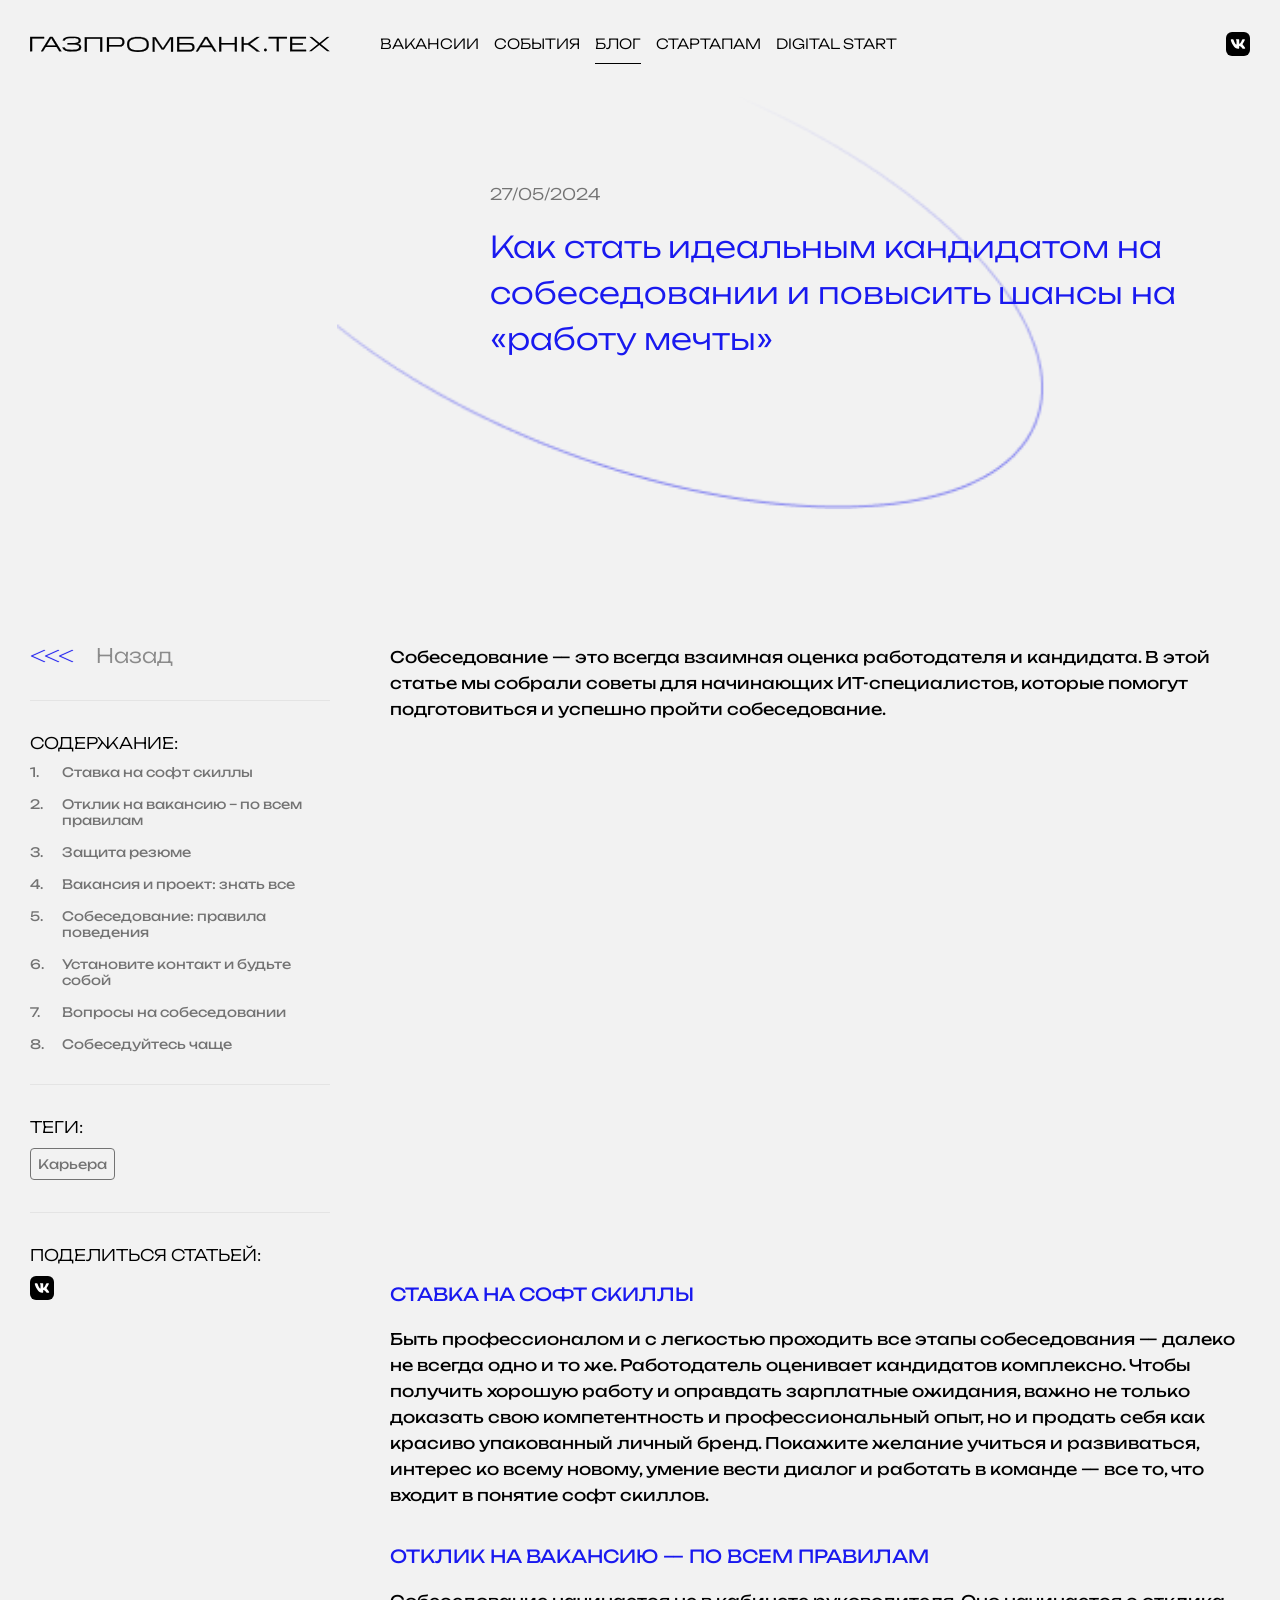
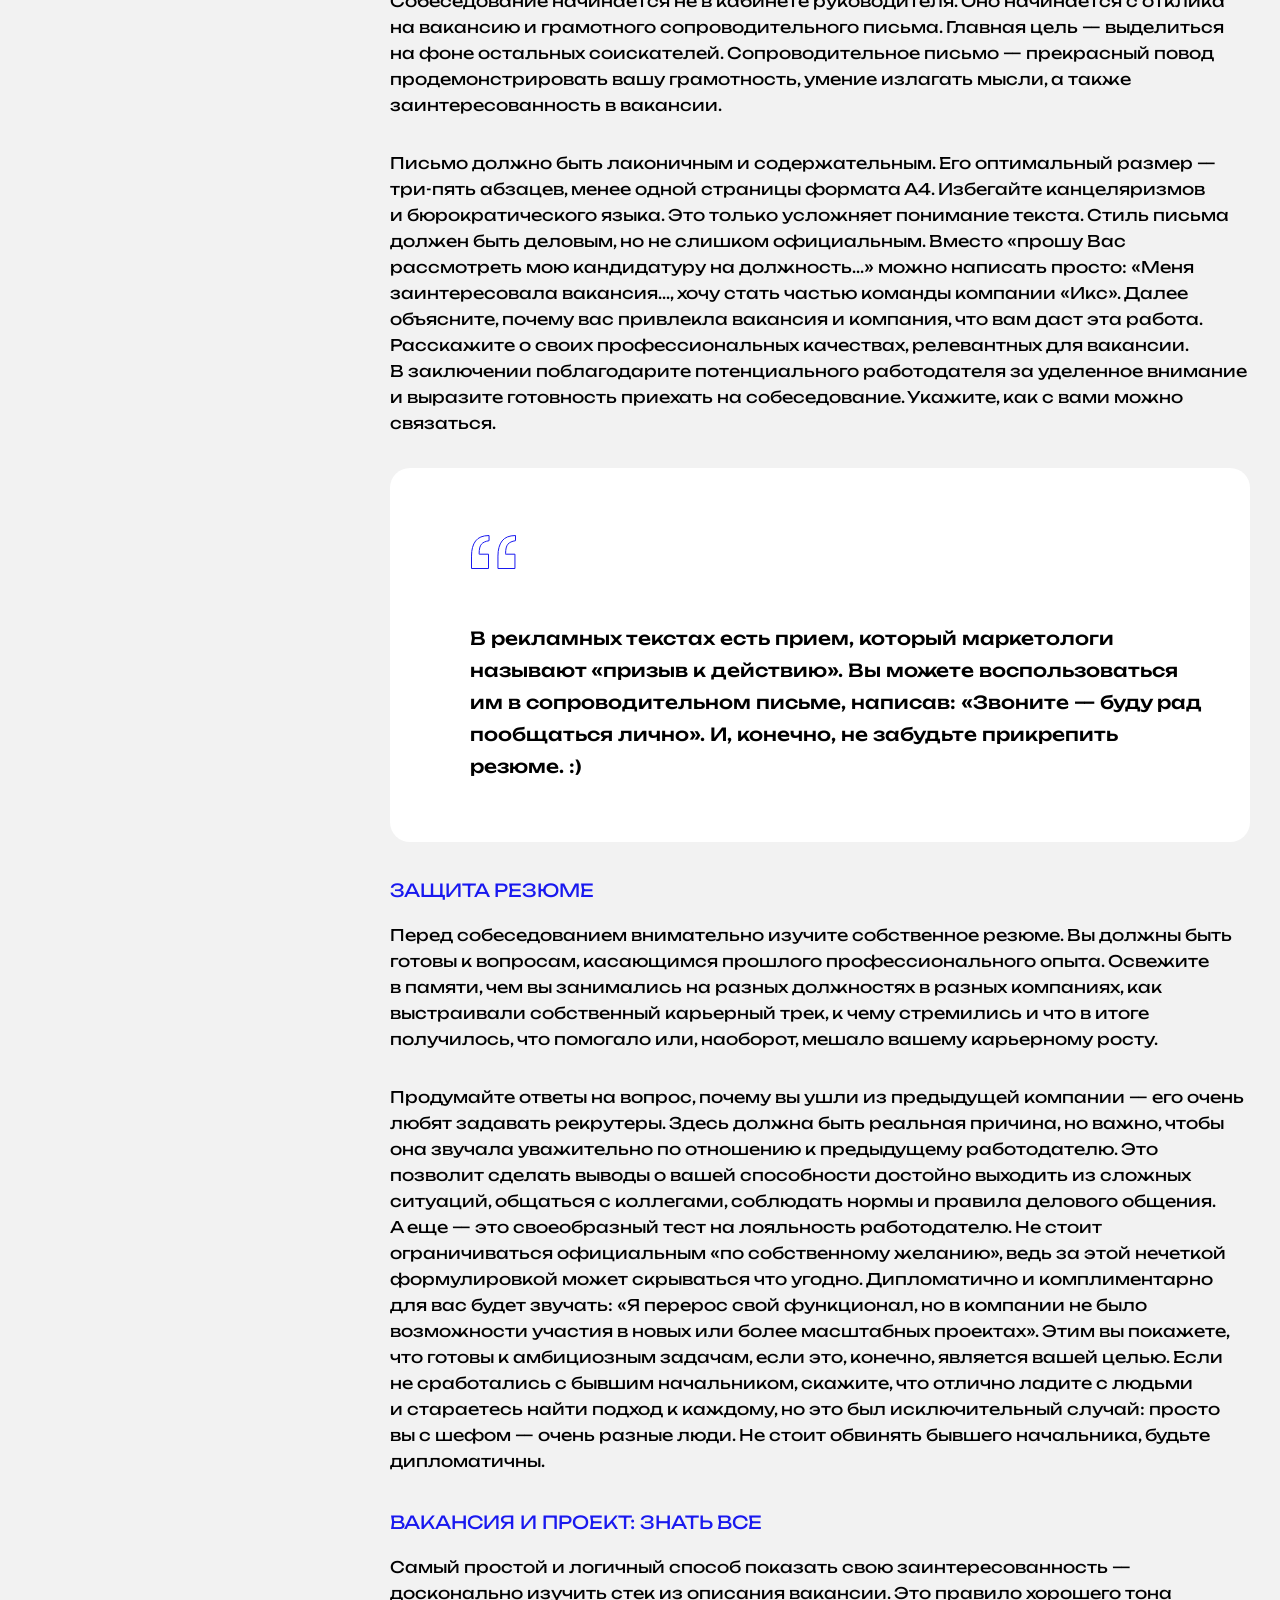
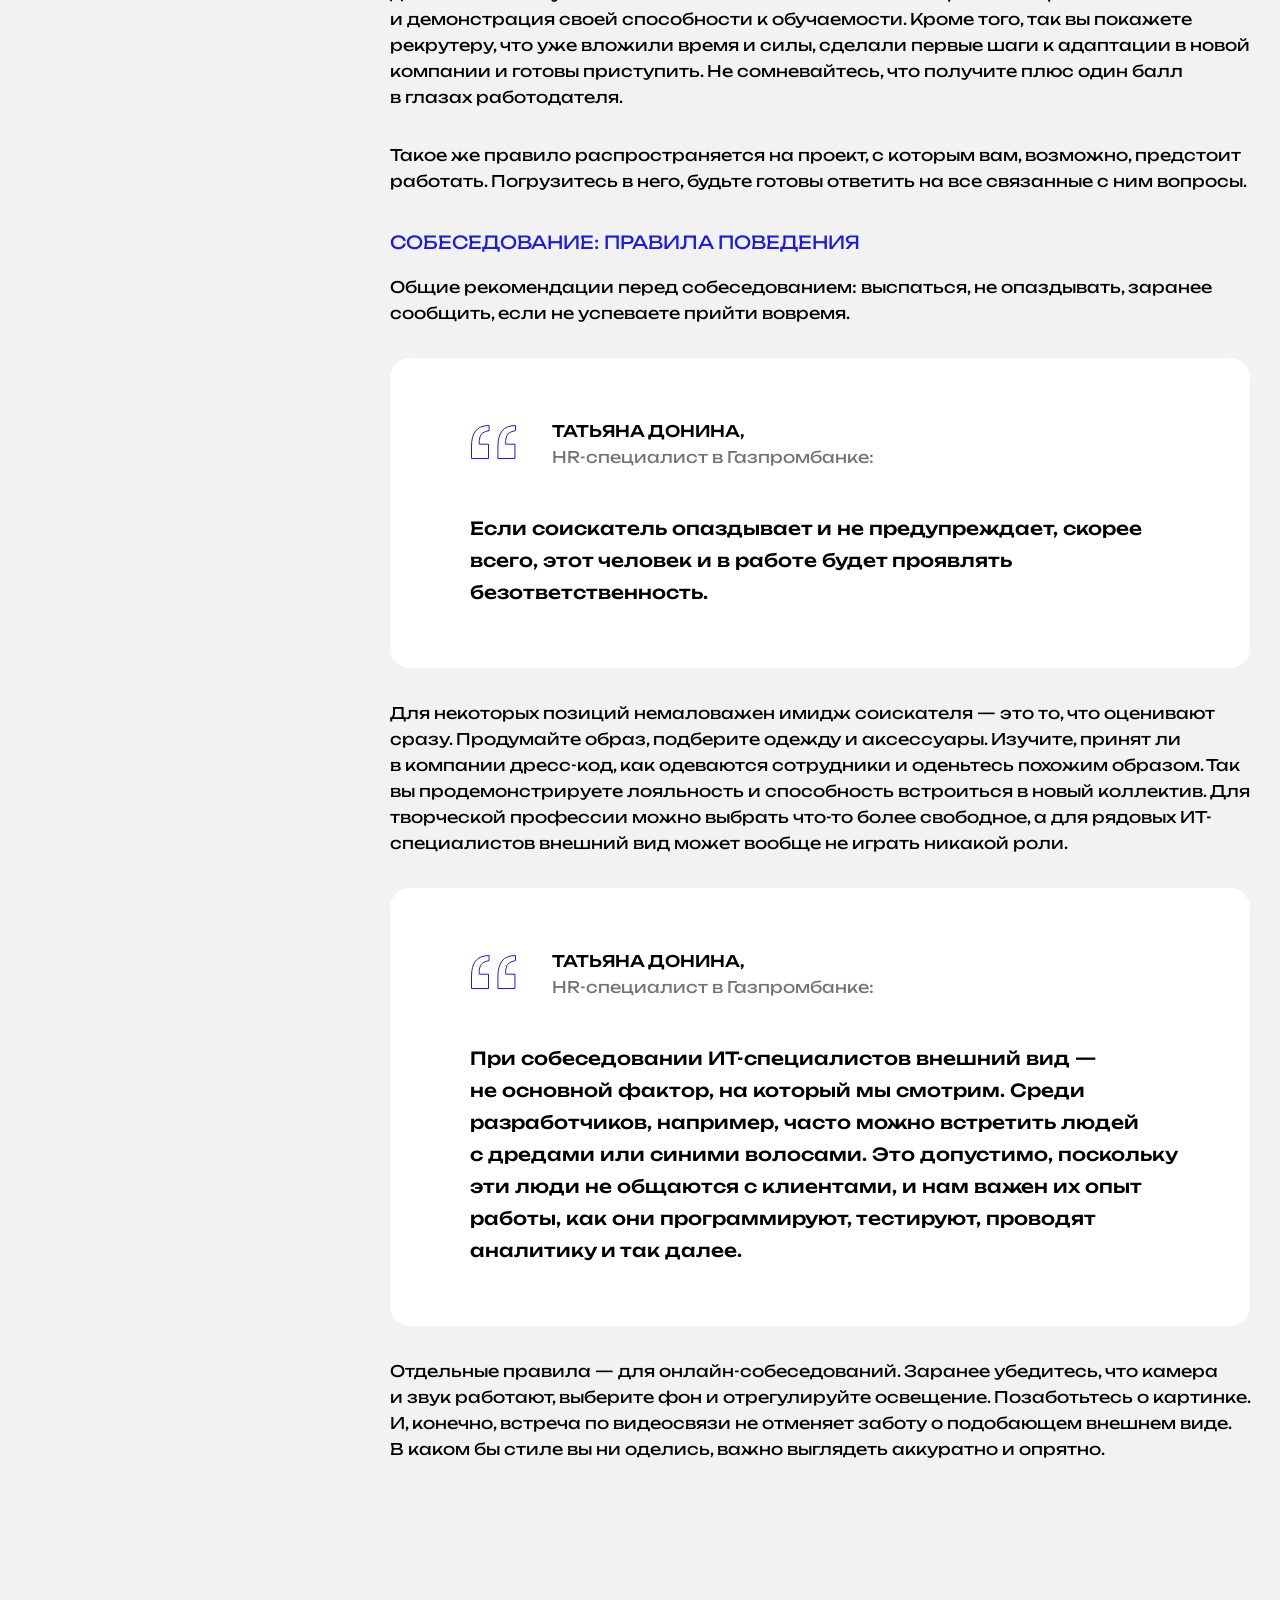
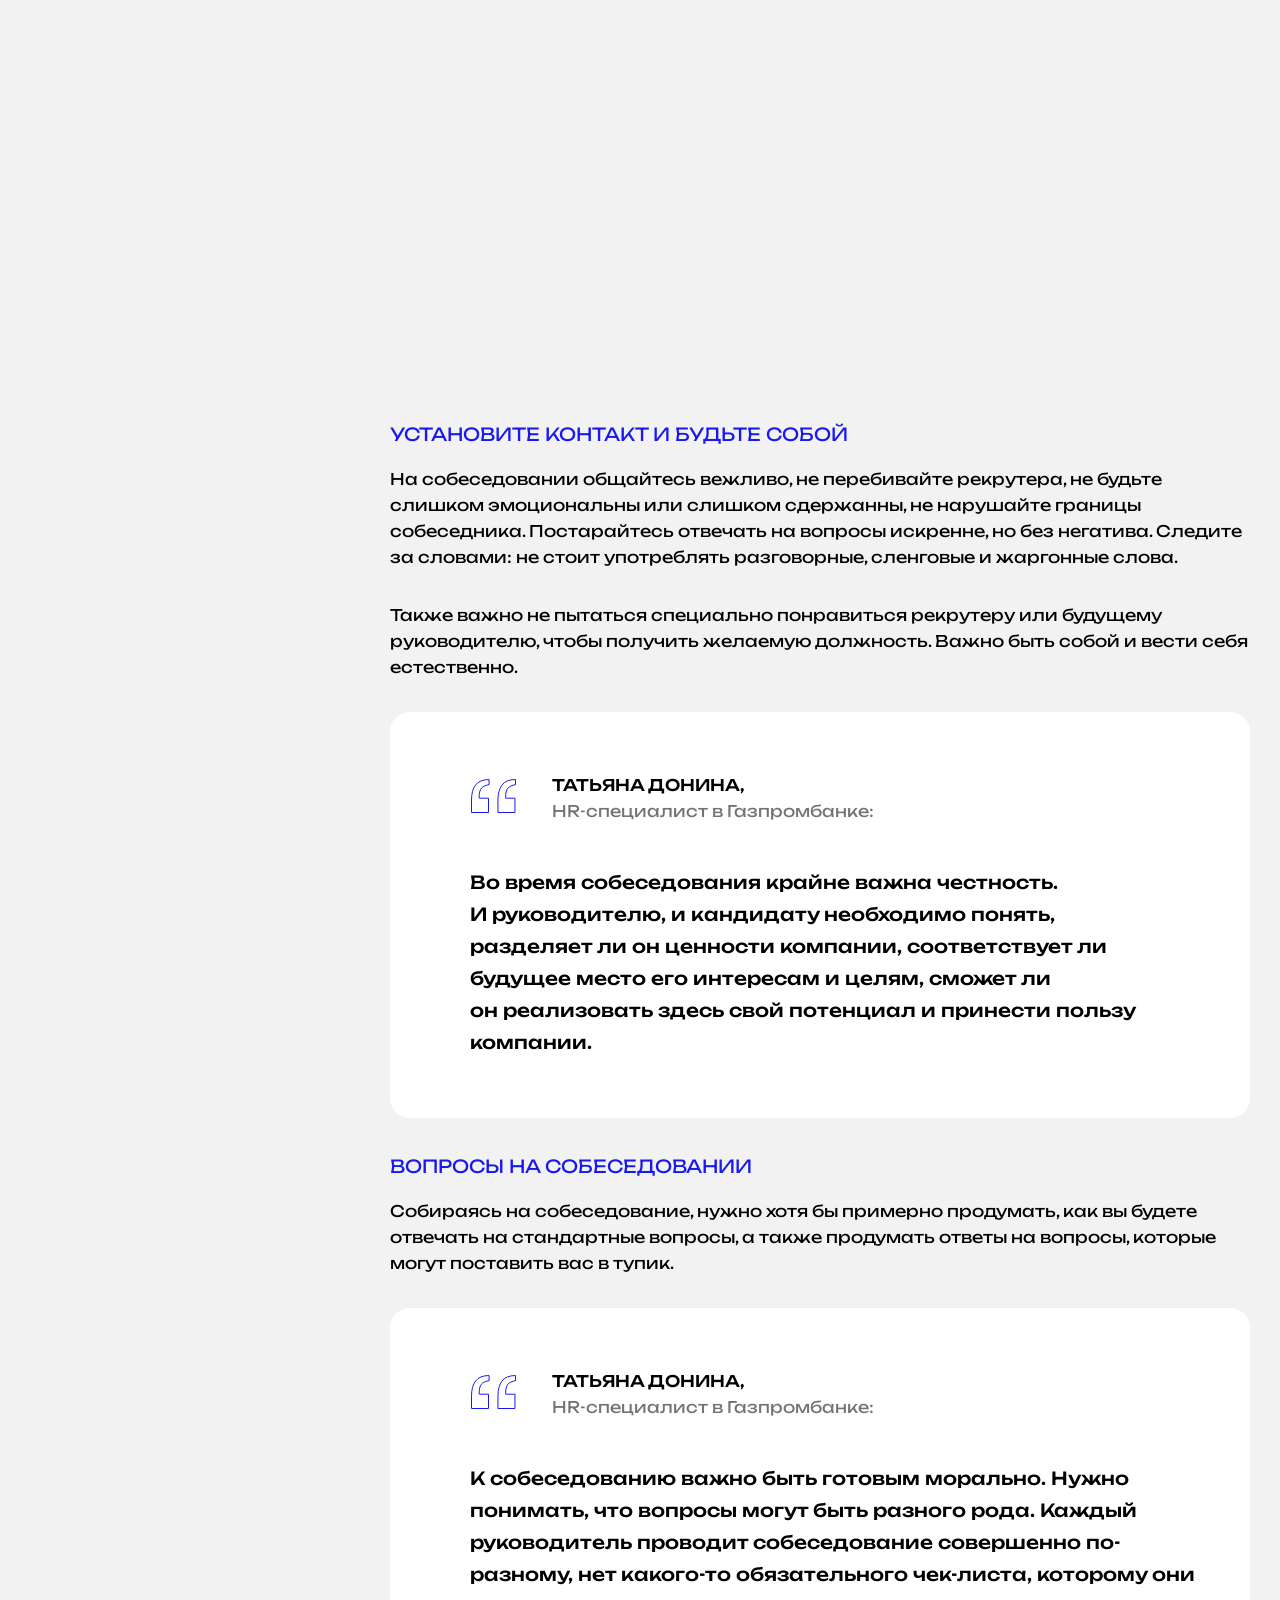
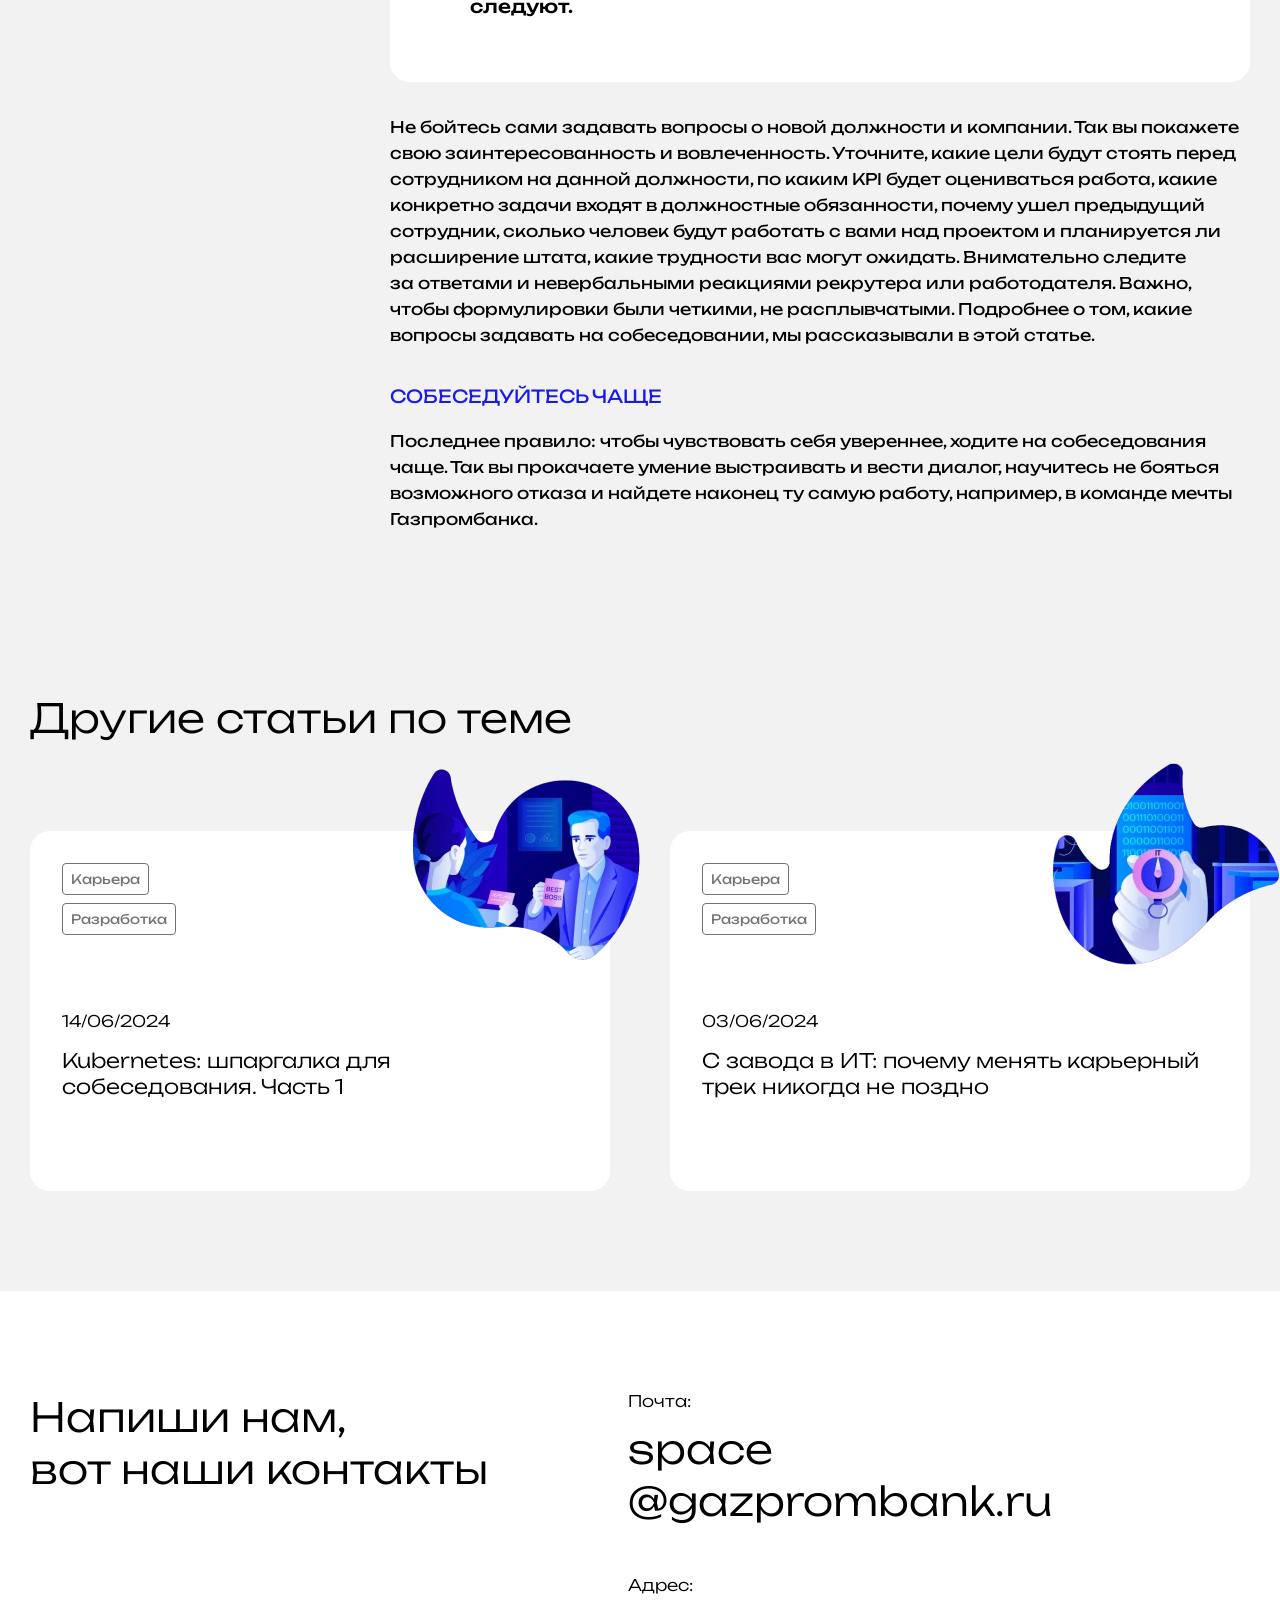
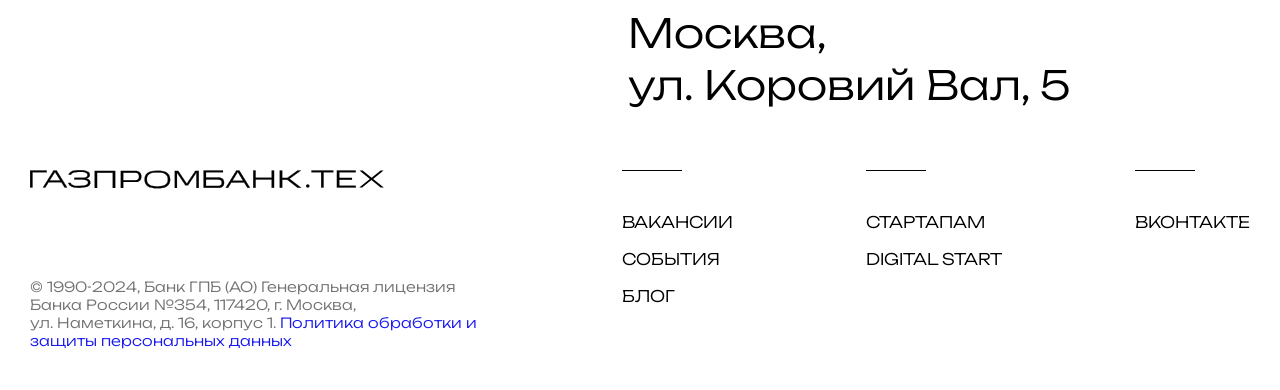
==== commit 5e80c091: "Update article.html" ====
--- a/article.html
+++ b/article.html
@@ -75,7 +75,7 @@
       </div>
       <div class="container">
         <div class="article-hero__wrapper">
-          <a class="article-hero__back link-back" href="blog.html">
+          <a class="article-hero__back link-back" href="index.html">
             <svg class="link-back__icon" width="46" height="14" aria-hidden="true">
               <use xlink:href="images/sprite.svg#icon-arrow-left"></use>
             </svg>
@@ -463,4 +463,4 @@
   </footer>
 </body>
 
-</html>+</html>
